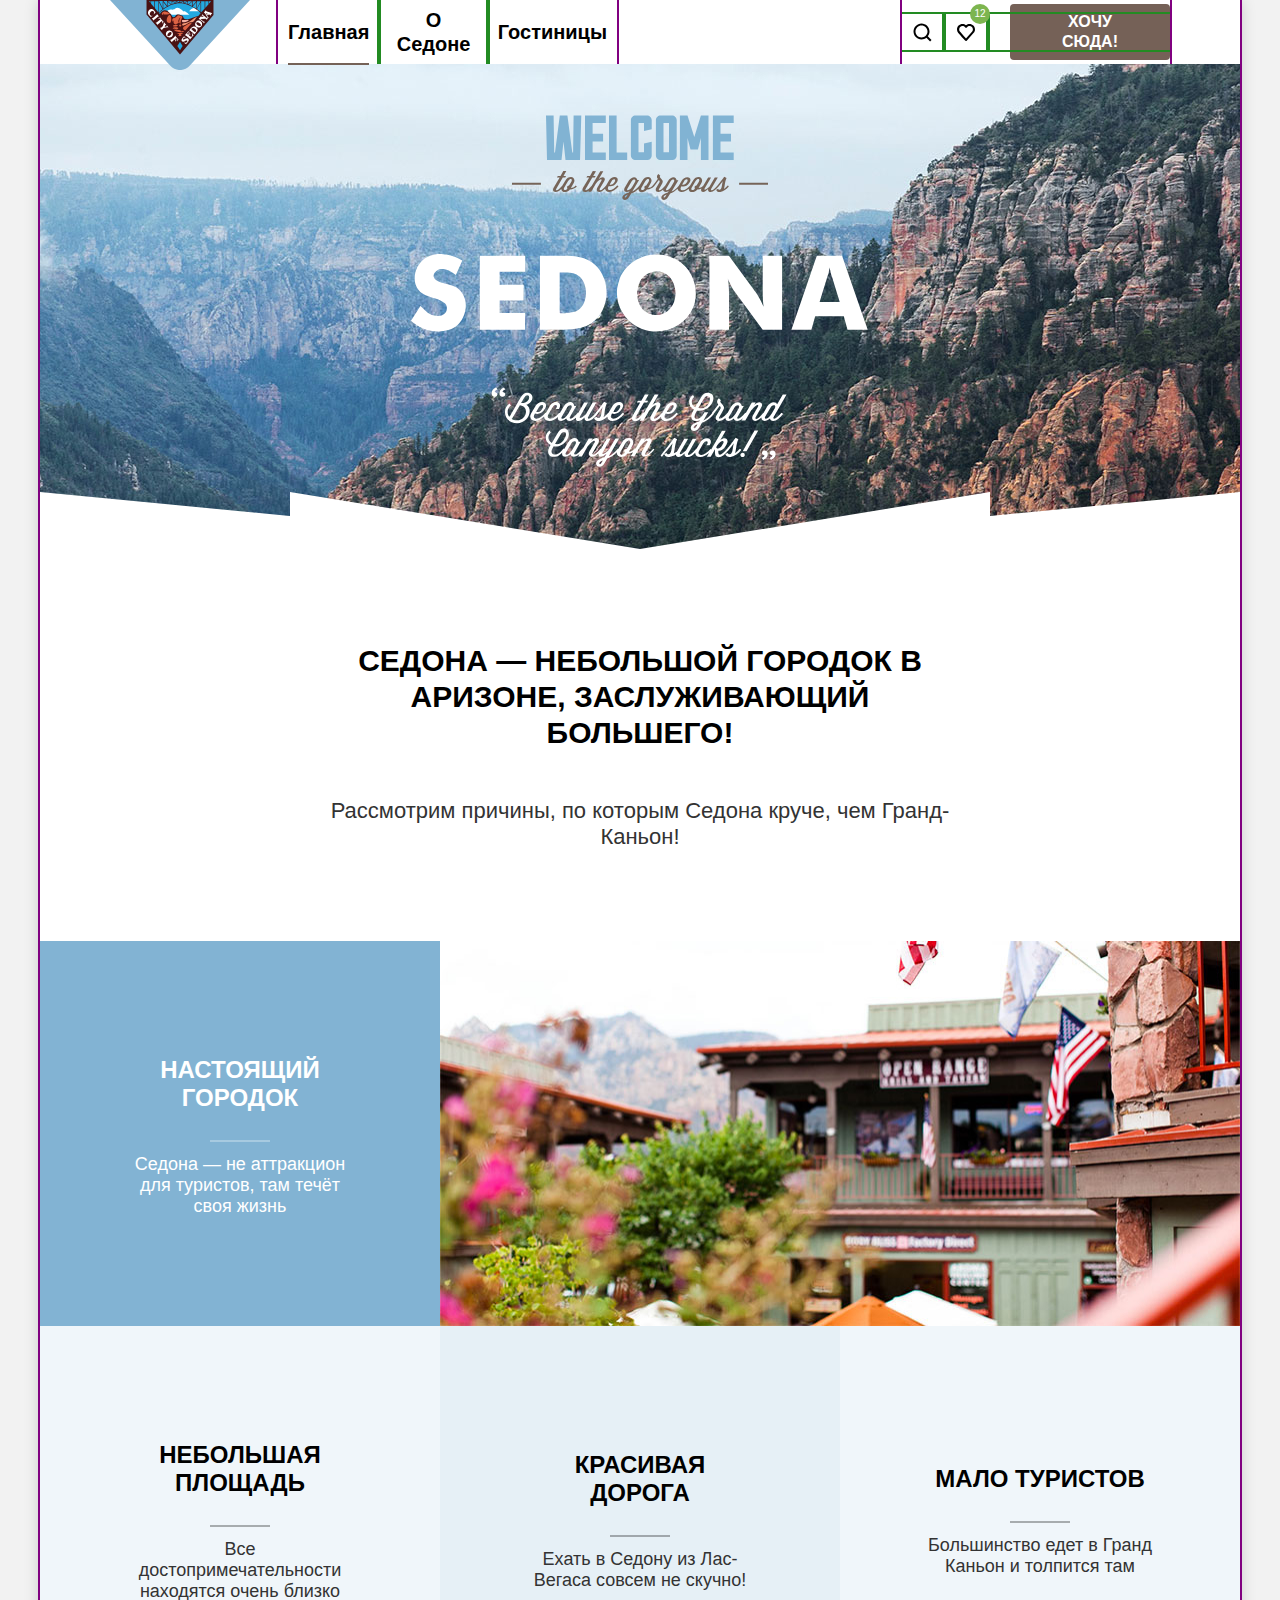
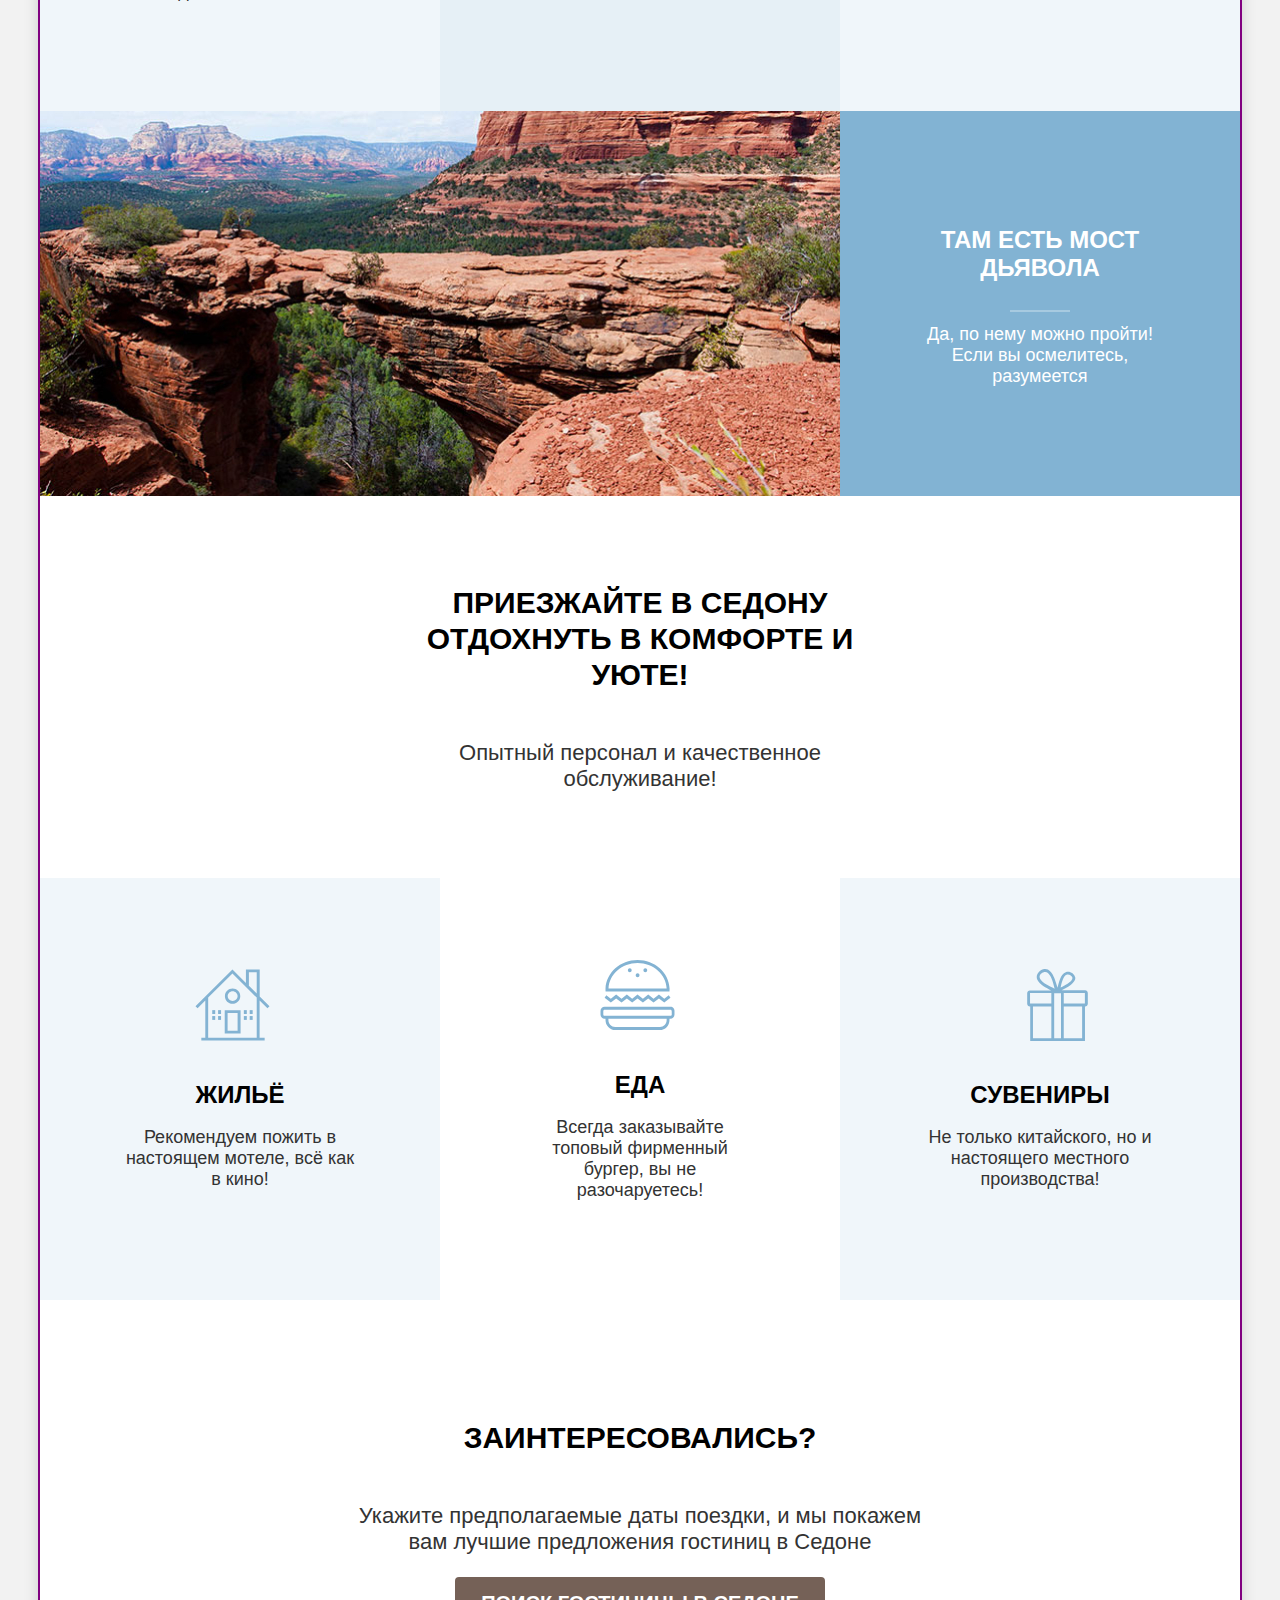
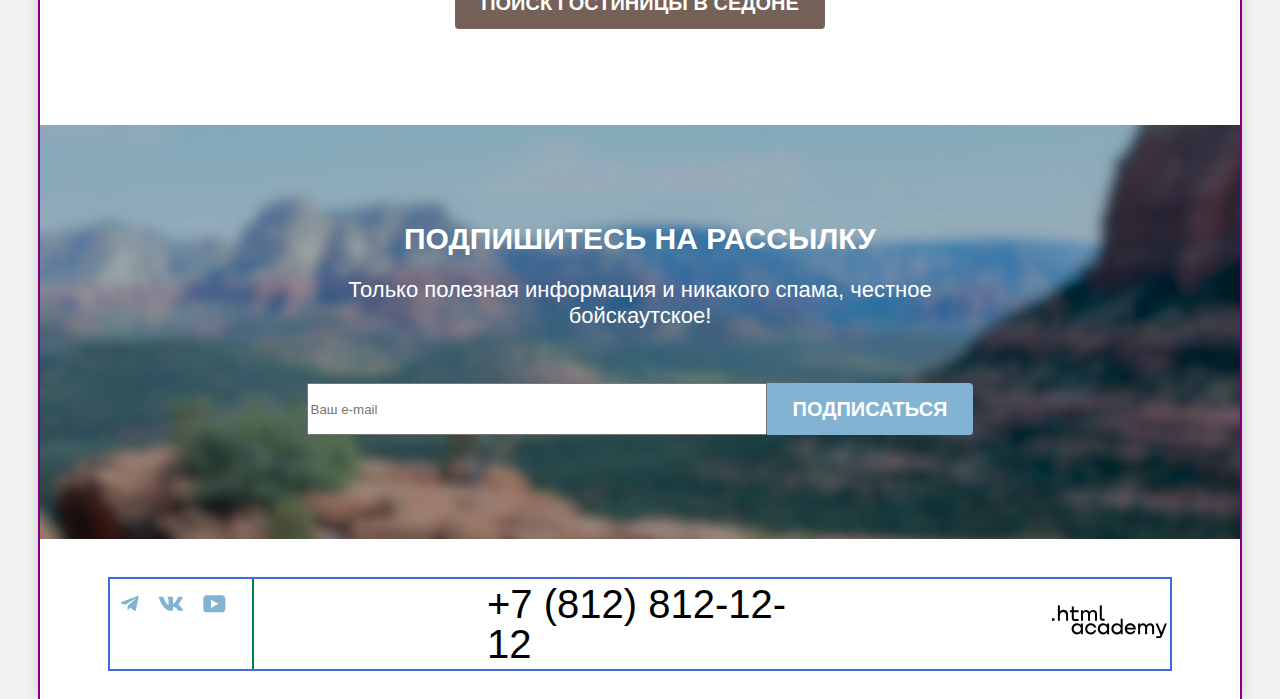
==== index.html @ 68edc0f2 "скрывает модальное окно" ====
<!DOCTYPE html>
<html lang="ru">

  <head>
    <meta charset="utf-8">
    <link type="Image/x-icon" href="img/favicon.png" rel="icon">
    <link href="styles/styles.css" rel="stylesheet">
    <title>HTML Academy: Седона</title>
  </head>

  <body>
    <div class="body-container">
      <header class="page-header">
        <a class="navigation-logo" href="index.html">
          <img class="page-header-logo" alt="Логотип Седоны" src="img/logo-sedona.svg" width="140" height="70">
        </a>
        <nav class="navigation">
          <ul class="navigation-items">
            <li class="navigation-item">
              <a class="navigation-link navigation-link-current" href="index.html">Главная</a>
            </li>
            <li class="navigation-item">
              <a class="navigation-link" href="about.html">О седоне</a>
            </li>
            <li class="navigation-item">
              <a class="navigation-link" href="hotels.html">Гостиницы</a>
            </li>
          </ul>
          <ul class="navigation-items navigation-user">
            <li class="navigation-item">
              <a class="navigation-link search-icon" href="#">
                <span class="visually-hidden">Поиск</span>
              </a>
            </li>
            <li class="navigation-item">
              <a class="navigation-link favourites-icon" href="#">
                <span class="visually-hidden">Избранное</span>
                <span class="number-in-favourites">12</span>
              </a>
            </li>
            <li class="navigation-item">
              <a class="button want-here" href="#">Хочу сюда!</a>
            </li>
          </ul>
        </nav>
      </header>

      <main class="main-container main-index">
        <section class="welcome">
          <h1 class="visually-hidden">Welcome to Sedona</h1>
          <img class="main-welcome" src="img/welcome.svg"
            alt="Welcome to the gorgeous Sedona, because the Grand Canyon sucks" width="458" height="352">
        </section>

        <section class="advantages">
          <div class="advantages-main-title">
            <h2 class="title">Седона — небольшой городок в Аризоне, заслуживающий большего!</h2>
            <p class="reason">Рассмотрим причины, по которым Седона круче, чем Гранд-Каньон!</p>
          </div>
          <h2 class="visually-hidden">Преимущества Седоны</h2>
          <ul class="advantages-list">
            <li class="advantages-item advantages-item-wide">
              <h3 class="advantages-title-wide">Настоящий городок</h3>
              <p class="advantages-description">Седона — не аттракцион для туристов, там течёт своя жизнь</p>
            </li>
            <li class="advantages-photo-city">
              <img class="advantages-image" src="img/photo-1.jpg" width="800" height="385" alt="Фото городка">
            </li>
            <li class="advantages-item">
              <h3 class="advantages-title">Небольшая площадь</h3>
              <p class="advantages-description">Все достопримечательности находятся очень близко</p>
            </li>
            <li class="advantages-item">
              <h3 class="advantages-title">Красивая дорога</h3>
              <p class="advantages-description">Ехать в Седону из Лас-Вегаса совсем не скучно!</p>
            </li>
            <li class="advantages-item">
              <h3 class="advantages-title">Мало туристов</h3>
              <p class="advantages-description">Большинство едет в Гранд Каньон и толпится там</p>
            </li>
            <li class="advantages-item advantages-item-wide">
              <h3 class="advantages-title-wide">Там есть мост дьявола</h3>
              <p class="advantages-description-wide">Да, по нему можно пройти! Если вы осмелитесь, разумеется</p>
            </li>
            <li class="advantages-photo-bridge">
              <img class="advantages-image" src="img/photo-2.jpg" alt="Фото моста дьявола" width="800" height="385">
            </li>
          </ul>
        </section>

        <section class="features">
          <div class="features-main-title">
            <h2 class="title">Приезжайте в Седону отдохнуть в комфорте и уюте!</h2>
            <p class="title-description">Опытный персонал и качественное обслуживание!</p>
          </div>
          <ul class="features-list">
            <li class="features-item">
              <h3 class="features-title housing">Жильё</h3>
              <p class="features-description">Рекомендуем пожить в настоящем мотеле, всё как в кино!</p>
            </li>
            <li class="features-item">
              <h3 class="features-title food">Еда</h3>
              <p class="features-description">Всегда заказывайте топовый фирменный бургер, вы не разочаруетесь!</p>
            </li>
            <li class="features-item">
              <h3 class="features-title souvenirs">Сувениры</h3>
              <p class="features-description">Не только китайского, но и настоящего местного производства!</p>
            </li>
          </ul>
        </section>

        <section class="search-hotel">
          <div class="search-hotel-container">
            <h2 class="title">Заинтересовались?</h2>
            <p>Укажите предполагаемые даты поездки, и мы покажем вам лучшие предложения гостиниц в Седоне</p>
            <a class="button button-search-hotel" href="hotels.html">ПОИСК ГОСТИНИЦЫ В седоне</a>
          </div>
        </section>

        <section class="subscribe-index">
          <div class="subscribe-index-container">
            <h2>Подпишитесь на рассылку</h2>
            <p class="subscribe-description">Только полезная информация и никакого спама, честное бойскаутское!</p>
            <form class="subscribe-form" action="https://echo.htmlacademy.ru/" method="post">
              <input class="subscribe-input" type="email" name="email" placeholder="Ваш e-mail">
              <button class="button subscribe-button button-blue" type="submit">Подписаться</button>
            </form>
          </div>
        </section>
      </main>

      <footer class="page-footer">
        <section class="footer-contacts">
          <h2 class="visually-hidden">Контакты</h2>
          <div class="footer-contacts-container">
            <ul class="contacts-social-list">
              <li class="contacts-social-item">
                <a class="social-icon" href="https://t.me/htmlacademy">
                  <svg xmlns="http://www.w3.org/2000/svg" aria-hidden="true" focusable="false" width="19" height="16"
                    fill="none" viewBox="0 0 19 16">
                    <path fill="#83B3D3"
                      d="M17.452.956 1.507 7.104C.42 7.541.425 8.148 1.307 8.42l4.094 1.277 9.472-5.976c.447-.272.857-.126.52.173L7.72 10.818h-.001l.001.001-.282 4.22c.414 0 .596-.19.828-.414l1.989-1.934 4.136 3.055c.762.42 1.31.205 1.5-.706l2.715-12.795c.277-1.114-.426-1.618-1.153-1.29Z" />
                  </svg>
                  <span class="visually-hidden">Telegram</span>
                </a>
              </li>
              <li class="contacts-social-item">
                <a class="social-icon" href="https://vk.com/htmlacademy">
                  <svg xmlns="http://www.w3.org/2000/svg" aria-hidden="true" focusable="false" width="24" height="15"
                    fill="none" viewBox="0 0 24 15">
                    <path fill="#83B3D3" fill-rule="evenodd"
                      d="M23.45 1.804c.166-.546 0-.948-.795-.948H20.03c-.668 0-.976.347-1.143.73 0 0-1.335 3.196-3.226 5.272-.612.602-.89.793-1.224.793-.167 0-.418-.19-.418-.738V1.804c0-.656-.184-.948-.74-.948H9.15c-.417 0-.668.304-.668.593 0 .621.946.765 1.043 2.513V7.76c0 .833-.153.984-.487.984-.89 0-3.055-3.21-4.34-6.885-.25-.715-.501-1.003-1.172-1.003H.9c-.75 0-.9.347-.9.73 0 .682.89 4.07 4.145 8.551 2.17 3.06 5.225 4.72 8.008 4.72 1.669 0 1.875-.369 1.875-1.004V11.54c0-.737.158-.884.687-.884.39 0 1.057.192 2.615 1.667 1.78 1.75 2.073 2.533 3.075 2.533h2.625c.75 0 1.126-.368.91-1.096-.238-.724-1.088-1.775-2.215-3.022-.612-.71-1.53-1.475-1.81-1.858-.388-.49-.277-.71 0-1.147 0 0 3.2-4.426 3.534-5.929Z"
                      clip-rule="evenodd" />
                  </svg>
                  <span class="visually-hidden">Вконтакте</span>
                </a>
              </li>
              <li class="contacts-social-item">
                <a class="social-icon" href="https://www.youtube.com/channel/UChUxTMjJGo-JDRY8pNTGL2g">
                  <svg xmlns="http://www.w3.org/2000/svg" aria-hidden="true" focusable="false" width="23" height="18"
                    fill="none" viewBox="0 0 23 18">
                    <path fill="#83B3D3"
                      d="M18.94.356H3.507C1.647.356.333 1.95.333 3.756V13.85c0 1.913 1.314 3.506 3.174 3.506H19.16c1.642 0 3.174-1.593 3.174-3.4v-10.2c-.219-1.806-1.532-3.4-3.393-3.4ZM7.995 12.894V4.819l7.333 4.037-7.333 4.038Z" />
                  </svg>
                  <span class="visually-hidden">Youtube</span>
                </a>
              </li>
            </ul>
            <span class="contacts-phone-number">
              <a class="phone-number" href=tel:+78128121212>+7 (812) 812-12-12</a>
            </span>
            <div class="contacts-htmlacademy-link">
              <a class="htmlacademy-link" href=https://htmlacademy.ru>
                <svg xmlns="http://www.w3.org/2000/svg" width="115" height="34" fill="none" viewBox="0 0 115 34">
                  <g fill="#000" clip-path="url(#a)">
                    <path
                      d="M0 13.256v2.6h2.5v-2.6H0ZM11.6 4.856c-1.6 0-2.8.7-3.6 1.7h-.1v-6.2h-2v15.5h2v-5.3c0-2.1 1.3-3.6 3.3-3.6 1.8 0 2.9 1.4 2.9 3.2v5.7h2v-6.1c.1-3-1.8-4.9-4.5-4.9ZM26.6 5.156h-4.8v-3.7h-2v3.8h-1.9v2h1.9v6c0 1.7 1 2.7 2.7 2.7h4.1v-2h-3.7c-.7 0-1.1-.4-1.1-1.1v-5.7h4.8v-2ZM41.1 4.956c-1.6 0-2.9.8-3.5 2.1h-.1c-.6-1.2-1.8-2.1-3.4-2.1-1.4 0-2.5.8-3.1 1.8h-.1v-1.6H29v10.6h2v-5.4c0-2 1-3.5 2.6-3.5 1.5 0 2.4 1 2.4 2.6v6.3h2v-5.6c0-2.4 1.4-3.3 2.6-3.3 1.5 0 2.4 1 2.4 2.6v6.3h2v-6.5c.1-2.5-1.4-4.3-3.9-4.3ZM47.8 13.056c0 1.7 1 2.7 2.8 2.7h2v-2h-1.7c-.7 0-1.1-.4-1.1-1.1V.356h-2v12.7ZM28.9 20.056c-.9-1.1-2.2-1.8-3.9-1.8-3.1 0-5.4 2.3-5.4 5.6s2.3 5.6 5.4 5.6c1.8 0 3-.8 3.8-1.9h.1v1.6h2v-10.6h-2v1.5Zm-3.6 7.4c-2.2 0-3.6-1.6-3.6-3.6s1.4-3.6 3.6-3.6 3.6 1.6 3.6 3.6c0 1.9-1.4 3.6-3.6 3.6ZM44.2 22.356c-.5-2.4-2.6-4.1-5.4-4.1-3.4 0-5.6 2.5-5.6 5.6 0 3.1 2.2 5.6 5.6 5.6 2.8 0 4.9-1.8 5.4-4.2h-2.1c-.4 1.3-1.7 2.3-3.3 2.3-2.2 0-3.6-1.6-3.6-3.6s1.4-3.6 3.6-3.6c1.6 0 2.8 1 3.3 2.2h2.1v-.2ZM55.1 20.056c-.9-1.1-2.2-1.8-3.9-1.8-3.1 0-5.4 2.3-5.4 5.6s2.3 5.6 5.4 5.6c1.8 0 3-.8 3.8-1.9h.1v1.6h2v-10.6h-2v1.5Zm-3.6 7.4c-2.2 0-3.6-1.6-3.6-3.6s1.4-3.6 3.6-3.6 3.6 1.6 3.6 3.6c0 1.9-1.5 3.6-3.6 3.6ZM68.7 20.156c-.9-1.1-2.2-1.9-3.9-1.9-3.1 0-5.4 2.3-5.4 5.6s2.2 5.6 5.4 5.6c1.7 0 3-.8 3.8-1.8h.1v1.5h2v-15.4h-2v6.4Zm-3.6 7.3c-2.2 0-3.6-1.6-3.6-3.6s1.4-3.6 3.6-3.6 3.6 1.6 3.6 3.6c-.1 2-1.5 3.6-3.6 3.6ZM78.3 18.256c-3.3 0-5.5 2.5-5.5 5.6 0 3 2.1 5.6 5.5 5.6 2.5 0 4.5-1.3 5.2-3.6h-2.1c-.5 1-1.6 1.6-3 1.6-1.9 0-3.3-1.3-3.4-2.9h8.8c.2-3.6-2-6.3-5.5-6.3Zm0 1.9c1.7 0 3 1 3.3 2.6h-6.5c.3-1.5 1.5-2.6 3.2-2.6ZM98.2 18.256c-1.6 0-2.9.8-3.6 2h-.1c-.6-1.2-1.8-2-3.4-2-1.4 0-2.5.7-3.1 1.8v-1.5h-1.9v10.6h2v-5.4c0-2 1-3.4 2.6-3.5 1.5 0 2.4 1 2.4 2.6v6.3h2v-5.6c0-2.4 1.4-3.3 2.6-3.3 1.5 0 2.4 1 2.4 2.6v6.3h2v-6.5c.1-2.6-1.4-4.4-3.9-4.4ZM109.4 27.356l-3.6-8.9h-2.2l4.8 11.6c-.3.9-.7 1.2-1.7 1.2h-2.5v2h2.5c1.8 0 2.8-.8 3.5-2.6l4.7-12.2h-2.1l-3.4 8.9Z" />
                  </g>
                  <defs>
                    <clipPath id="a">
                      <path fill="#fff" d="M0 .356h115v33H0z" />
                    </clipPath>
                  </defs>
                </svg>
                <span class="visually-hidden">HTML-Academy</span>
              </a>
            </div>
          </div>
    </div>
    </section>
    </footer>

    <div class="modal-container modal-container-close">
      <div class="modal modal-search-form">
        <button class="modal-close-button">
          <span class="visually-hidden">Закрыть</span>
        </button>
        <section class="modal-content">
          <h2 class="title modal-title">Поиск гостиницы в Седоне</h2>
          <form class="search-form" action="https://echo.htmlacademy.ru" method="get">
            <label class="date-in" for="arrival-date">Дата заезда:</label>
            <input class="arrival-date" type="text" id="arrival-date" placeholder="Укажите дату" value="27 апреля 2020">
            <span class="error-message">Мы не можем отправить вас в прошлое.</span>
            <label class="date-out" for="departure-date">Дата выезда:</label>
            <input class="departure-date" type="text" id="departure-date" placeholder="Укажите дату" value="1 сентября 2021">
            <span class="confirm-message">На эти даты есть свободные номера. Пока есть.</span>
            <label class="adults" for="adults">Взрослые:</label>
            <div class="quantity">
              <button class="quantity-minus-button">
                <svg xmlns="http://www.w3.org/2000/svg" width="20" height="20" fill="none" viewBox="0 0 20 20"><path fill="#756157" fill-opacity=".3" d="M3 9v2h14V9H3Z"/></svg>
                <span class="visually-hidden">-</span>
              </button>
              <input class="adults-number" type="number" id="adults" value="2">
              <button class="quantity-plus-button">
                <svg xmlns="http://www.w3.org/2000/svg" width="20" height="20" fill="none" viewBox="0 0 20 20"><path fill="#756157" fill-opacity=".3" d="M17 9h-6V3H9v6H3v2h6v6h2v-6h6V9Z"/></svg>
                <span class="visually-hidden">+</span>
              </button>
            </div>
            <span class="form-label">
              <label class="childs" for="childs">Дети:</label>
              <span class="tooltip">
                <button class="tooltip-toggle" type="button">
                  <svg class="tooltip-icon" xmlns="http://www.w3.org/2000/svg" width="26" height="26" fill="none"
                    viewBox="0 0 26 26">
                    <circle cx="13" cy="13" r="13" fill="#83B3D3" />
                    <path fill="#fff" fill-rule="evenodd" d="M12 7h2v2h-2V7Zm2 12h-2v-9h2v9Z" clip-rule="evenodd" />
                  </svg>
                </button>
                <span class="tooltip-text">Укажите количество детей, которые будут с вами, возраст которых от 6 до 18
                  лет. Дети до 6 лет размещаются бесплатно.
                </span>
              </span>
            </span>
            <div class="quantity">
              <button class="quantity-minus-button">
                <svg xmlns="http://www.w3.org/2000/svg" width="20" height="20" fill="none" viewBox="0 0 20 20"><path fill="#756157" fill-opacity=".3" d="M3 9v2h14V9H3Z"/></svg>
                <span class="visually-hidden">-</span>
              </button>
              <input class="childs-number" type="number" id="childs" value="2">
              <button class="quantity-plus-button">
                <svg xmlns="http://www.w3.org/2000/svg" width="20" height="20" fill="none" viewBox="0 0 20 20"><path fill="#756157" fill-opacity=".3" d="M17 9h-6V3H9v6H3v2h6v6h2v-6h6V9Z"/></svg>
                <span class="visually-hidden">+</span>
              </button>
            </div>
            <button class="button form-button-search" type="submit">Найти</button>
          </form>
        </section>
      </div>
    </div>
    </div>


  </body>

</html>
---- styles/styles.css ----
@font-face {
  font-family: "PT Sans";
  src: url("../fonts/ptsans-400.woff2") format("woff2");
  font-weight: 400;
  font-style: normal;
  font-display: swap;
}

@font-face {
  font-family: "PT Sans";
  src: url("../fonts/ptsans-700.woff2") format("woff2");
  font-weight: 700;
  font-style: normal;
  font-display: swap;
}

html {
  height: 100%;
}

body {
  margin: 0;
  flex-direction: column;
  min-height: 100%;
  font-family: "PT Sans", sans-serif;
  font-size: 18px;
  line-height: 21px;
  color: #333333;
  background-color: #F2F2F2;
}

.page-header {
  display: flex;
  padding: 0 70px;
}

.page-header-logo {
  position: absolute;
}

.main-container {
  flex-grow: 1;
}


.body-container {
  display: flex;
  flex-direction: column;
  margin: 0 auto;
  min-height: 100vh;
  width: 1200px;
  background-color: #ffffff;
  outline: 2px solid purple;
  box-shadow: 0px 0px 15px rgba(0, 0, 0, 0.2);
}

.navigation {
  display: flex;
  margin: 0;
  height: 64px;
}

.navigation-link-current {
  position: relative;
}



.navigation-link-current::before {
  position: absolute;
  content: "";
  height: 2px;
  bottom: -6px;
  left: 10px;
  right: 10px;
  background-color: rgba(117, 98, 87, 1);
}

.navigation-items {
  display: flex;
  outline: 2px solid purple;
  margin: 0;
  margin-left: 168px;
  padding: 0;
  width: 339px;
  justify-content: space-between;
}

.navigation-item {
  outline: 2px solid forestgreen;
  display: flex;
  align-items: center;
  padding: 0;
}

.navigation-user {
  display: flex;
  width: 268px;
  justify-content: space-between;
  padding: 14px 0;
  margin-left: 285px;
}

.search-icon,
.favourites-icon {
  width: 20px;
  height: 20px;
  background-repeat: no-repeat;
  background-position: center;
  background-size: 20px 20px;
  padding: 8px 12px;
}

.search-icon {
  background-image: url("../img/search.svg");
}

.favourites-icon {
  background-image: url("../img/heart.svg");
  position: relative;
}

.number-in-favourites {
  width: 20px;
  height: 20px;
  position: absolute;
  left: 24px;
  top: -3px;
  font-size: 10px;
  line-height: 20px;
  font-weight: 400;
  background-color: #7DB54F;
  color: #ffffff;
  border-radius: 50%;
}


.visually-hidden {
  position: absolute;
  width: 1px;
  height: 1px;
  margin: -1px;
  border: 0;
  padding: 0;
  white-space: nowrap;
  clip-path: inset(100%);
  clip: rect(0 0 0 0);
  overflow: hidden;
}

.contacts-social-item {
  position: relative;
}

.social-icon {
  display: block;
  padding: 16px 10px;
}

.phone-number {
  color: #000000;
  font-size: 40px;
  line-height: 40px;
  text-decoration: none;
}

.phone-number:hover,
.phone-number:focus {
  color: #756157;
  text-shadow: 0px 4px 4px rgba(0, 0, 0, 0.25);
}

.phone-number:active {
  color: rgba(117, 97, 87, 0.3);
}

.navigation-items,
.contacts-item,
.breadcrumbs,
.hotels-list,
.hotels-filter-list,
.contacts-social-list,
.features-list,
.pagination {
  list-style-type: none;
}

.navigation-link {
  display: block;
  font-size: 20px;
  line-height: 24px;
  font-weight: 700;
  color: #000000;
  text-align: center;
  text-transform: capitalize;
  text-decoration: none;
  padding: 15px 10px;
}

.advantages-main-title {
  display: flex;
  flex-direction: column;
  justify-content: center;
  align-items: center;
  padding: 69px 274px;
}

.features-main-title {
  display: flex;
  flex-direction: column;
  justify-content: center;
  align-items: center;
  padding: 64px 347px;
}

.title {
  color: #000000;
  font-weight: 700;
  font-size: 30px;
  line-height: 36px;
  text-align: center;
  text-transform: uppercase;
}

.results-title {
  margin: 0;
  margin-right: 192px;
}

.search-hotel,
.features-description {
  text-align: center;
}

.search-hotel-container {
  display: flex;
  flex-direction: column;
  align-items: center;
  padding: 96px 304px;
}

.subscribe-index-container,
.subscribe-hotels-container {
  display: flex;
  flex-direction: column;
  justify-content: center;
  align-items: center;
  padding: 96px 258px 104px;
}


.footer-contacts-container {
  display: grid;
  margin: 40px 70px 30px;
  outline: 2px solid royalblue;
  grid-template-columns: 142px 720px 115px;
  gap:40px;
}

.contacts-social-list {
  display: flex;
  outline: 2px solid rgb(0, 128, 68);
  width: 142px;
  margin: 0;
  padding: 0;
}

.contacts-phone-number {
  display: flex;
  justify-content: center;
  width: 331px;
  margin: 0;
  padding: 5px 195px;
}

.contacts-htmlacademy-link {
  display: flex;
  width: 115px;
  align-items: center;
  margin-left: auto;
}

.modal-container {
position: fixed;
background-color: rgba(242, 242, 242, 0.8);
top: 0;
left: 0;
width: 100%;
height: 100%;
display: flex;
}

.modal-container-close {
  display: none;
}

.modal {
  position: relative;
  margin: auto;
  padding: 64px 70px;
  background-color: #ffffff;
  box-shadow: 0 25px 50px 0 rgba(0, 0, 0, 0.15);
  border-radius: 30px;
}

.modal-search-form {
  box-sizing: border-box;
  width: 717px;
}

.modal-close-button {
  position: absolute;
  padding: 0;
  margin: 0;
  top: 64px;
  right: 52px;
  width: 52px;
  height: 52px;
  background-color: #F2F2F2;
  border-radius: 50%;
  border: none;
  background-image: url("../img/close-button.svg");
  background-repeat: no-repeat;
  background-position: center;
  cursor: pointer;
}

.modal-title {
  margin: 0;
  margin-bottom: 64px;
  padding: 0;
  text-align: left;
}

.search-form {
  display: grid;
  grid-template-columns: 137px 110px 88px 131px 110px;
  grid-template-rows: repeat(5, 48px);
}

.arrival-date,
.departure-date {
  background-color: #F2F2F2;
  color: #000000;
  padding: 12px 20px;
  border: none;
}

.date-in {
  grid-column: 1/2;
}

.arrival-date {
  grid-column: 2/6;
  position: relative;
}

.arrival-date::after {
  position: absolute;
  content: "";
  width: 20px;
  height: 20px;
  top: 16px;
  right: 22px;
  background-image: url("../img/date.svg");
  background-repeat: no-repeat;
  background-position: center;
  background-size: 20px 20px;
}

.modal-close-button:hover,
.modal-close-button:focus {
  background-color: #E6E6E6;
}


.arrival-date:placeholder-shown,
.departure-date:placeholder-shown {
  opacity: 0.6;
  border: none;
  text-transform: none;
}

.arrival-date:hover,
.departure-date:hover,
.arrival-date:focus,
.departure-date:focus{
  background-color: #E6E6E6;
}

.modal-close-button:focus,
.arrival-date:focus,
.departure-date:focus {
  border: 3px solid #83B3D3;
}

.arrival-date:focus:placeholder-shown {
  background-color: #E6E6E6;
}

.modal-close-button:active,
.arrival-date:active,
.departure-date:active {
  opacity: 0.3;
}

.error-message {
  grid-column: 2/6;
}

.date-out {
  grid-column: 1/2;
}

.departure-date {
  grid-column: 2/6;
  position: relative;
}

.confirm-message {
  grid-column: 2/6;
}

.adults {
  grid-column: 1/2;
}

.form-label {
  grid-column: 4/5;
}

.adults-number,
.childs-number {
  text-align: center;
  width: 31px;
  padding: 0;
  background-color: #F2F2F2;
  border: none;
}

.quantity {
  display: flex;
}

.quantity-minus-button,
.quantity-plus-button {
  display: flex;
  justify-content: center;
  align-items: center;
  width: 40px;
  padding: 5px;
  border: none;
}


.quantity-plus-button:hover,
.quantity-minus-button:hover {
  cursor: pointer;
}

.quantity-plus-button:hover path,
.quantity-minus-button:hover path,
.quantity-plus-button:focus path,
.quantity-minus-button:focus path {
  fill: #000000;
}

.quantity-plus-button:focus,
.quantity-minus-button:focus {
  border: 3px solid #82B3D3;
  border-radius: 4px;
}

.quantity-plus-button:active,
.quantity-minus-button:active {
  opacity: 0.2;
}

.error-message,
.confirm-message {
  padding: 0 20px;
  margin-top: 4px;
  font-size: 16px;
  line-height: 21px;
}

.error-message {
  color: #FF5757;
}

.form-button-search {
  grid-column: 1/-1;
}

.form-label {
  display: flex;
  position:relative;
}

.tooltip-toggle {
  border: none;
  background-color: transparent;
  padding: 0;
  margin: 0;
  display: block;
}

.tooltip {
  position: absolute;
  top: 11px;
  left: 59px;
}

.tooltip-text {
  position: absolute;
  left: -115px;
  top: 41px;
  background-color: #333333;
  color: #FFFFFF;
  border-radius: 10px;
  font-size: 16px;
  line-height: 20px;
  width: 216px;
  height: 110px;
  padding: 15px 18px 18px 22px;
  z-index: 1;
  display: none;
}

.tooltip-toggle:hover + .tooltip-text,
.tooltip-toggle:focus + .tooltip-text {
  display: block;
}

.hotels-filter {
  display: flex;
  justify-content: space-between;
}

.hotels-filter-list {
  margin: 0;
  padding: 0;
  padding-top: 32px;
  width: 150px;
}


.hotels-filter-buttons {
  display: flex;
  flex-direction: column;
  justify-content: flex-end;
  margin-left: 55px;
}

.hotels-catalog {
  padding: 50px 70px 60px;
}


.hotels-catalog-view {
  display: flex;
  justify-content: space-between;
  align-items: flex-end;
  margin-bottom: 40px;
}



.hotels-list {
  display: grid;
  grid-template-columns: 340px 340px 340px;
  gap: 20px;
  margin: 0;
  padding: 0;
  border-bottom: 1px solid #E6E6E6;
}

.hotel-card {
  display: grid;
  grid-template-columns: repeat(2, 140px);
  gap: 16px 20px;
  padding: 20px;
  max-width: 300px;
  border: 1px solid #E6E6E6;
  border-radius: 4px;
}

.hotel-card:last-child {
  margin-bottom: 40px;
}

.hotel-card-link {
  grid-column: 1/-1;
}

.price {
  justify-self: end;
}


.reason,
.search-hotel p,
.subscribe-hotels p,
.title-description {
  font-size: 22px;
  line-height: 26px;
  color: #333333;
  text-align: center;
}

.welcome {
  color: #000000;
  background: url("../img/welcome-bottom-decor.svg") no-repeat bottom,
              url("../img/index-background.jpg") no-repeat #ffffff;
  background-size: 100% auto;
  min-height: 485px;
}

.main-welcome {
  display: block;
  margin: 0 auto;
  padding: 51px 371px 82px;
}

.advantages-list {
  display: grid;
  grid-template-columns: 400px 400px 400px;
  grid-template-rows: 385px 385px 385px;
  text-align: center;
  list-style-type: none;
  margin: 0;
  padding: 0;
}

.advantages-photo-city {
  grid-area: 1/2/2/4;
}

.advantages-photo-bridge {
  grid-area: 3/1/4/3;
}

.features-list {
  display: flex;
  position: relative;
  margin: 0;
  padding: 0;
  flex-wrap: wrap;
}

.advantages-title,
.features-title {
  position: relative;
  color: #000000;
  font-size: 24px;
  line-height: 28px;
  font-weight: 700;
  text-align: center;
  text-transform: uppercase;
}

.advantages-title::before {
  position: absolute;
  content: "";
  width: 60px;
  height: 2px;
  bottom: -30px;
  left: 50%;
  margin-left: -30px;
  background-color: rgba(0, 0, 0, 0.3);
}

.advantages-title-wide {
  position: relative;
  color: #ffffff;
  font-size: 24px;
  line-height: 28px;
  font-weight: 700;
  text-transform: uppercase;
}

.advantages-title-wide::before {
  position: absolute;
  content: "";
  width: 60px;
  height: 2px;
  bottom: -30px;
  left: 50%;
  margin-left: -30px;
  background-color: rgba(255, 255, 255, 0.3);
}


.advantages-item,
.features-item {
  display: flex;
  flex-direction: column;
  width: 230px;
  background-color: rgba(131, 179, 211, 0.12);
  justify-content: center;
  align-items: center;
  padding: 112px 85px;
}

.features-item {
  padding: 81px 85px;
}

.features-title {
  margin: 0;
  padding-top: 112px;
}

.features-title.housing::before {
  display: block;
  position: absolute;
  content: "";
  top: 0;
  width: 75px;
  height: 72px;
  background-image: url("../img/housing.svg");
  background-repeat: no-repeat;
  background-position: center;
  background-size: 75px 72px;
}

.features-title.food::before {
  display: block;
  position: absolute;
  content: "";
  top: 0;
  left: -15px;
  width: 75px;
  height: 72px;
  background-image: url("../img/food.svg");
  background-repeat: no-repeat;
  background-position: center;
  background-size: 75px 72px;
}

.features-title.souvenirs::before {
  display: block;
  position: absolute;
  content: "";
  top: 0;
  right: 15px;
  width: 75px;
  height: 72px;
  background-image: url("../img/souvenirs.svg");
  background-repeat: no-repeat;
  background-position: center;
  background-size: 75px 72px;
}

.advantages-item-wide {
  display: flex;
  flex-direction: column;
  width: 230px;
  color: #ffffff;
  background-color: #82b3d3;
  align-items: center;
  padding: 112.5px 85px;
}


.advantages-item:nth-child(4) {
  background-color: rgba(131, 179, 211, 0.2);
}

.features-item:nth-child(2) {
  background-color: #ffffff;
}

.advantages-description-wide {
  color: #ffffff;
}


.advantages-image {
  display: block;
}


.subscribe-index {
  color: #ffffff;
  background: url("../img/subscribe-background.jpg") no-repeat #303030;
  background-size: 100% auto;

}

.subscribe-form {
  display: flex;
}

.subscribe-input {
  width: 452px;
}

.subscribe-index h2,
.subscribe-hotels h2 {
  font-size: 30px;
  line-height: 36px;
  text-transform: uppercase;
  color: #000000;
  margin: 0;
  margin-bottom: 20px;
}

.subscribe-index h2 {
  color: #ffffff;
}

.subscribe-description {
  color: #ffffff;
  font-size: 22px;
  line-height: 26px;
  text-align: center;
  margin: 0;
  margin-bottom: 54px;
}

.sedona-hotels {
  color: #ffffff;
  background: url("../img/filter-background.jpg") no-repeat #303030;
  background-size: cover;
  padding: 35px 43px 70px 70px;
}


.sedona-hotels h1 {
  font-weight: 700;
  font-size: 60px;
  line-height: 78px;
  margin: 0;
  margin-bottom: 8px;
}

.breadcrumbs {
  display: flex;
  gap: 28px;
  padding: 0;
}

.breadcrumbs-item {
  font-size: 16px;
  line-height: 21px;
}

.breadcrumbs-link {
  display: block;
  position: relative;
}

.breadcrumbs-link::after {
  display: block;
  position: absolute;
  content: "";
  top: 0px;
  right: -18px;
  width: 8px;
  height: 20px;
  background-image: url("../img/arrow.svg");
  background-repeat: no-repeat;
  background-position: center;
  background-size: 8px 20px;
}

.breadcrumbs-item:last-child .breadcrumbs-link::after {
  content: none;
}

.breadcrumbs-link:hover {
  color: rgba(255, 255, 255, 0.6);
}

.breadcrumbs-link:active {
  color: rgba(255, 255, 255, 0.3);
}

.main-link {
  display: block;
  width: 13px;
  height: 15px;
  background-image: url("../img/home.svg");
  background-repeat: no-repeat;
  background-position: center;
  background-size: 13px 15px;
}


.hotels-filter-group,
.catalog-price-range,
.search-form label  {
  color: #ffffff;
  font-size: 20px;
  line-height: 24px;
  font-weight: 700;
  margin: 0;
  padding: 0;
  border: none;
}

.search-form label,
.search-form input {
  color: #000000;
  display: flex;
  align-items: center;
  text-transform: capitalize;
  font-weight: 700;
  font-size: 18px;
  font-family: inherit;
}

.hotels-catalog-view .title {
  margin-right: 200px;
}

.hotels-filter-buttons {
  display: flex;
  flex-direction: column;
}

.hotels-filter-item {
  margin-bottom: 16px;
}


.control {
  position: relative;
  display: block;
  font-size: 18px;
  line-height: 23px;
  font-weight: 400;
  padding-left: 36px;
}

.control-mark {
  position: absolute;
  width: 20px;
  height: 20px;
  left: 0;
  top: 2px;
  border-radius: 4px;
  background-color: #FFFFFF;
}

.control:focus .control-mark {
  border: 3px solid #83B3D3;
}

.control:hover .control-mark {
  opacity: 0.6;
}

.control:active .control-mark {
  opacity: 0.3;
}


.control-input[type="checkbox"]:checked + .control-mark::before {
  position: absolute;
  content: "";
  top: 5px;
  left: 4px;
  width: 12px;
  height: 10px;
  background-image: url("../img/check-mark.svg");
}

.control-input[type="radio"] + .control-mark {
  border-radius: 50%;
}

.control-input[type="radio"]:checked + .control-mark::before {
  position: absolute;
  content: "";
  top: 5px;
  left: 5px;
  width: 10px;
  height: 11px;
  background-image: url("../img/point.svg");
}

.select-control {
  color: #333333;
  font-family: inherit;
  font-size: 18px;
  line-height: 21px;
  width: 292px;
  margin-right: 70px;
  padding: 12px 20px;
  background-image: url("../img/select-arrow.svg");
  background-repeat: no-repeat;
  background-position: right 20px center;
  appearance: none;
}

.catalog-price-range {
  display: flex;
  flex-wrap: wrap;
  gap: 2px;
  width: 288px;
  border: none;
  margin: 0;
  padding: 0;
}

.catalog-filter-title {
  margin-bottom: 32px;
}

.range {
  display: flex;
  gap: 2px;
  margin-bottom: 15px;
}

.price-from,
.price-to {
  position: relative;
  width: 143px;
  height: 48px;
}

.price-from-text,
.price-to-text {
  box-sizing: border-box;
  width: 143px;
  color: #000000;
  font-size: 18px;
  line-height: 24px;
  font-weight: 700;
  padding: 12px 20px;
}

input::-webkit-outer-spin-button,
input::-webkit-inner-spin-button {
    -webkit-appearance: none;
    margin: 0;
}

.range span {
    position: absolute;
    color: #000000;
    top: 50%;
    right: 20px;
    font-family: inherit;
    font-size: 18px;
    line-height: 24px;
    font-weight: 400;
    transform: translateY(-50%);
    opacity: 0.3;
}

.range-scale {
  position: relative;
  width: 287px;
  height: 4px;
  background-color: #A9A9A9;
}

.range-bar {
  position: absolute;
  width: 226px;
  height: 4px;
  background-color: #FFFFFF;
}

.toggle-min,
.toggle-max {
  position: absolute;
  top: -8px;
  width: 20px;
  height: 20px;
  border: none;
  border-radius: 4px;
  padding: 0;
}

.toggle-max {
  left: 207px;
}

.view-variant {
    display: block;
    box-sizing: border-box;
    position: relative;
    width: 48px;
    height: 48px;
    border: 2px solid #E5E5E5;
    border-radius: 4px;
    margin-right: 8px;
}

.view-variant svg {
  position: absolute;
  top: 17px;
  left: 16px;
}

.view-variant:last-child {
  margin-right: 0;
}

.view-variant-tile,
.view-variant-slideshow,
.view-variant-list {
  padding: 17px 16px;
  margin: 0;
}


.view-variant:hover,
.view-variant:active {
  fill: #000000;
  border: 2px solid #000000;
  border-radius: 4px;
}

.view-variant:focus {
  fill: #000000;
  border: 2px solid #68A2CA;
}

.hotel-card a,
.navigation-item a {
  text-decoration: none;
}

.hotel-card-title {
  color: #000000;
  font-size: 24px;
  line-height: 28px;
  font-weight: 700;
  margin: 0;
  margin-top: 16px;
}

.social-icon:hover path,
.social-icon:focus path {
  fill: #68A2CA;
}

.social-icon:active path {
  fill: rgba(104, 162, 202, 0.3);
}

.htmlacademy-link:hover path,
.htmlacademy-link:focus path {
  fill: #756157;
}

.htmlacademy-link:active path {
  fill: rgba(117, 97, 87, 0.3);
}

.button {
  display: inline-block;
  background-color: #756157;
  color:#ffffff;
  font-family: inherit;
  font-weight: 700;
  font-size: 16px;
  line-height: 20px;
  border-radius: 4px;
  border-style: none;
  text-transform: uppercase;
  padding: 8px 26px;
  cursor: pointer;
}

.want-here {
  display: block;
  text-align: center;
  margin-left: 20px;
  width: 92px;
  padding: 8px 34px;
}

.button:hover,
.button:focus {
  background-color: #615048;
}

.button:active {
  color: rgba(255, 255, 255, 0.3);
}

.button:disabled {
  background-color: #E5E5E5;
}

.subscribe-button {
  border-radius: 0px 4px 4px 0px;
  background-color: #82B3D3;
  font-size: 20px;
  line-height: 36px;
}

.button-apply,
.button-to-favorites {
  color: #ffffff;
  background-color: #82B3D3;
  padding: 8px 20px;
}

.button-in-favorites {
  background-color: #7DB54F;
  padding: 8px 18px;
  cursor: default;
}

.button-apply {
  padding: 8px 50px;
}

.button-reset {
  background-color: rgba(0,0,0,0);
  padding: 8px 57px;
  margin-top: 32px;
}

.form-button-search {
  margin-top: 48px;
  background-color: #83B3D3;
  height: 60px;
  font-size: 20px;
  line-height: 24px;
}

.form-button-search:hover,
.form-button-search:focus {
  background-color: #68A2CA;
 }


.button-blue:hover,
.button-blue:focus {
  background-color: #68A2CA;
}

.button-blue:active,
.button-reset:active  {
  color: rgba(255, 255, 255, 0.3);
}

.button-green:hover,
.button-green:focus {
  cursor: default;
  background-color: #6C9E42;
  color: #ffffff;
}

.button-green:active {
  background-color: #7DB54F;
  color:rgba(255, 255, 255, 0.3)
}

.button-reset:hover {
  background-color: rgba(0,0,0,0);
  color: rgba(255, 255, 255, 0.25);
}

.button-reset:focus {
  background-color: rgba(0,0,0,0);
  box-shadow: 0 0 0 3px #83b3d3;
}


.control:hover {
  opacity: 0.6;
}

.control:active {
  opacity: 0.3;
}

.select-control {
  border: 2px solid rgba(0, 0, 0, 0.3);
  border-radius: 4px;
  margin-right: auto;
}

.select-control:hover,
.select-control:focus {
  border: 2px solid #68A2CA;
  border-radius: 4px;
}

.select-control:active {
  border: 2px solid #3F5E72;
  border-radius: 4px;
}

.select-control:disabled {
  color: rgba(0, 0, 0, 0.3);
}

.rating-text {
  color: #333333;
  background-color: #F2F2F2;
  font-weight: 400;
  font-size: 16px;
  line-height: 20px;
  padding: 8px 22px;
  border-radius: 4px;
  border-style: none;
  cursor: default;
}

.rating-text:hover,
.rating-text:active,
.rating-text:focus {
  background-color: #F2F2F2;
}

.stars-wrapper {
  display: grid;
  align-items: center;
  grid-template-columns: repeat(4,18px);
  column-gap: 6px;
}

.star {
  width: 18px;
  height: 17px;
  margin-right: 6px;
  background-size: 18px 17px;
  background-image: url("../img/star.svg");
  background-repeat: no-repeat;
}

.button-search-hotel {
  font-size: 20px;
  line-height: 36px;
  text-decoration: none;
}

.pagination {
  display: flex;
  margin-top: 40px;
  padding: 0;
}

.pagination-item {
  width: 60px;
  height: 60px;
  background-color: #82B3D3;
  color:#ffffff;
  border-radius: 4px;
  margin-right: 8px;
  text-align: center;
}


.pagination-item:hover,
.pagination-item:focus {
  background-color: #68A2CA;
}

.pagination-link {
  display: flex;
  justify-content: center;
  padding: 12px;
  color: #ffffff;
  font-weight: 700;
  font-size: 20px;
  line-height: 36px;
  align-items: center;
  text-decoration: none;
}

.pagination-link:active {
  color: rgba(255, 255, 255, 0.3);
}

.pagination-current {
  background-color: #F2F2F2;
  color: #000000;

}

.pagination-item:last-child {
  margin-right: 0;
}

.pagination-item:nth-last-child(2) {
  background-color: #ffffff;
  color: #000000;
  display: flex;
  justify-content: center;
  align-items: center;
}
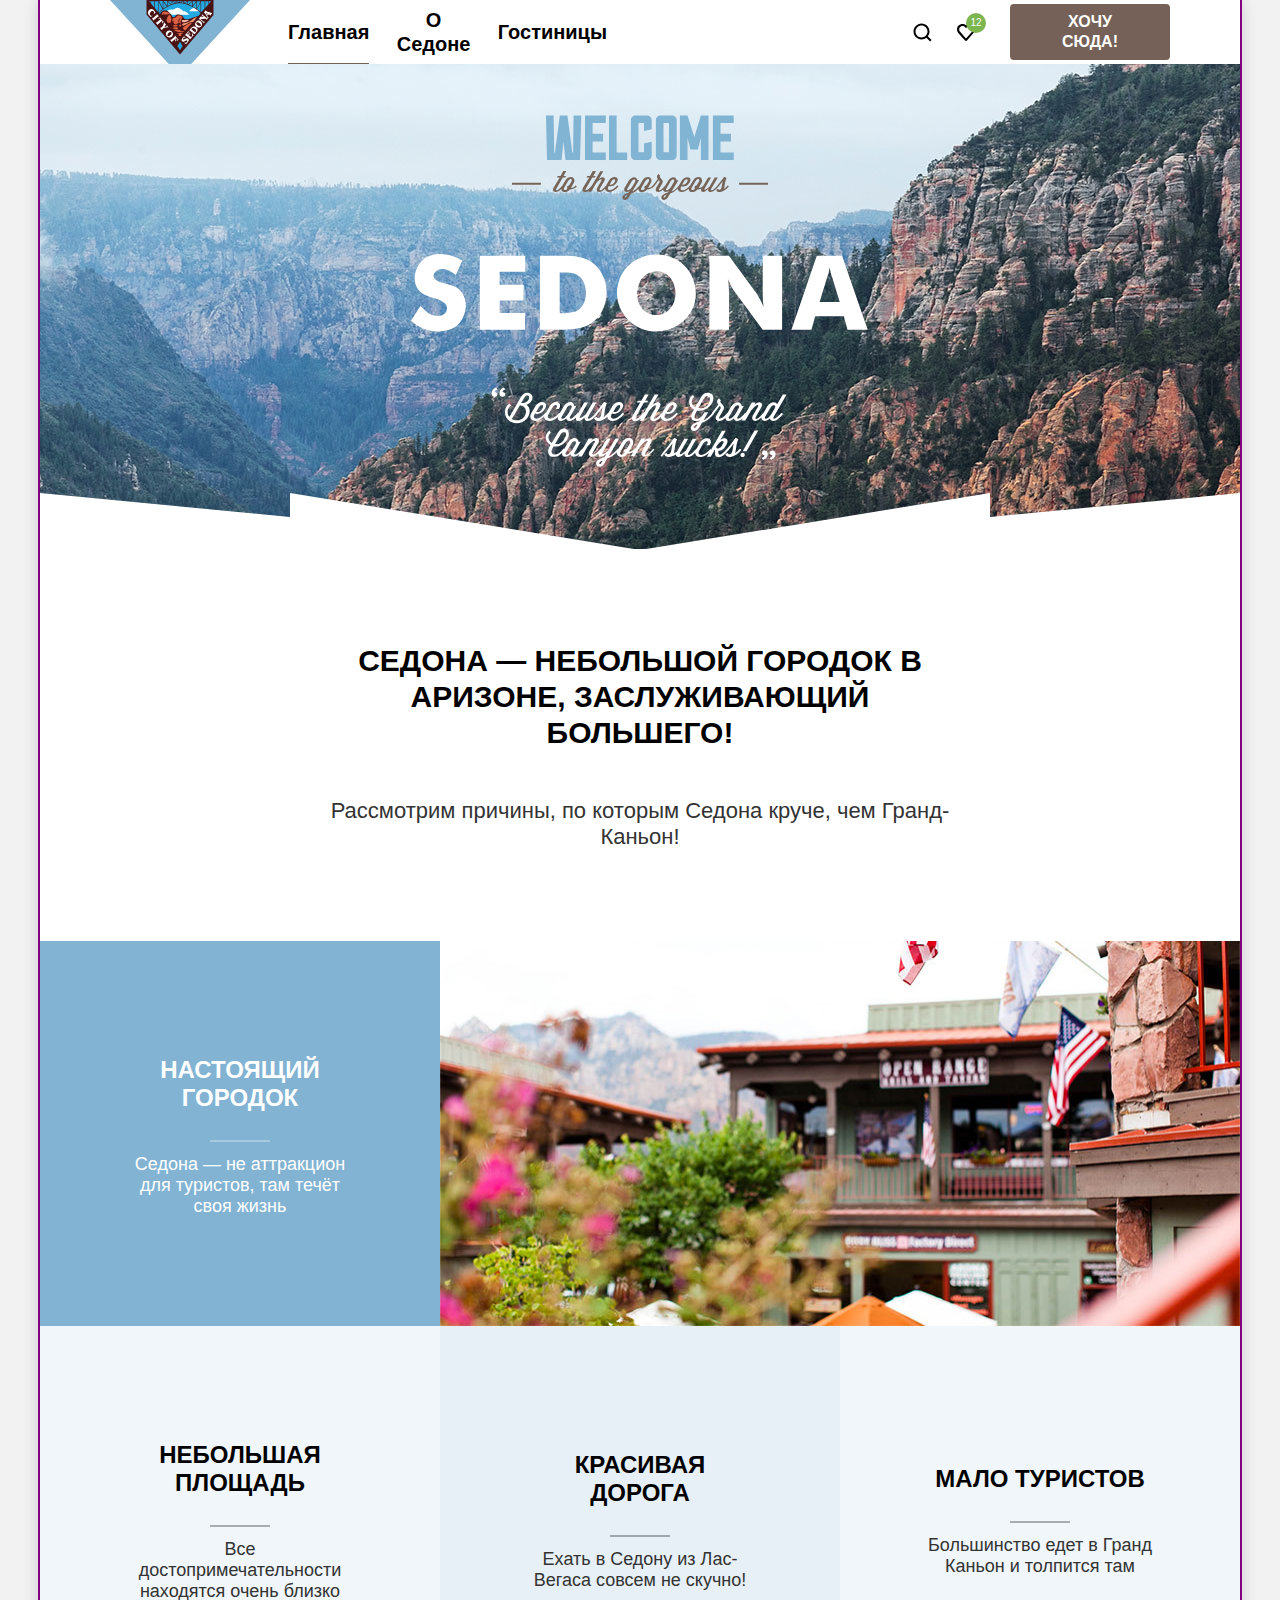
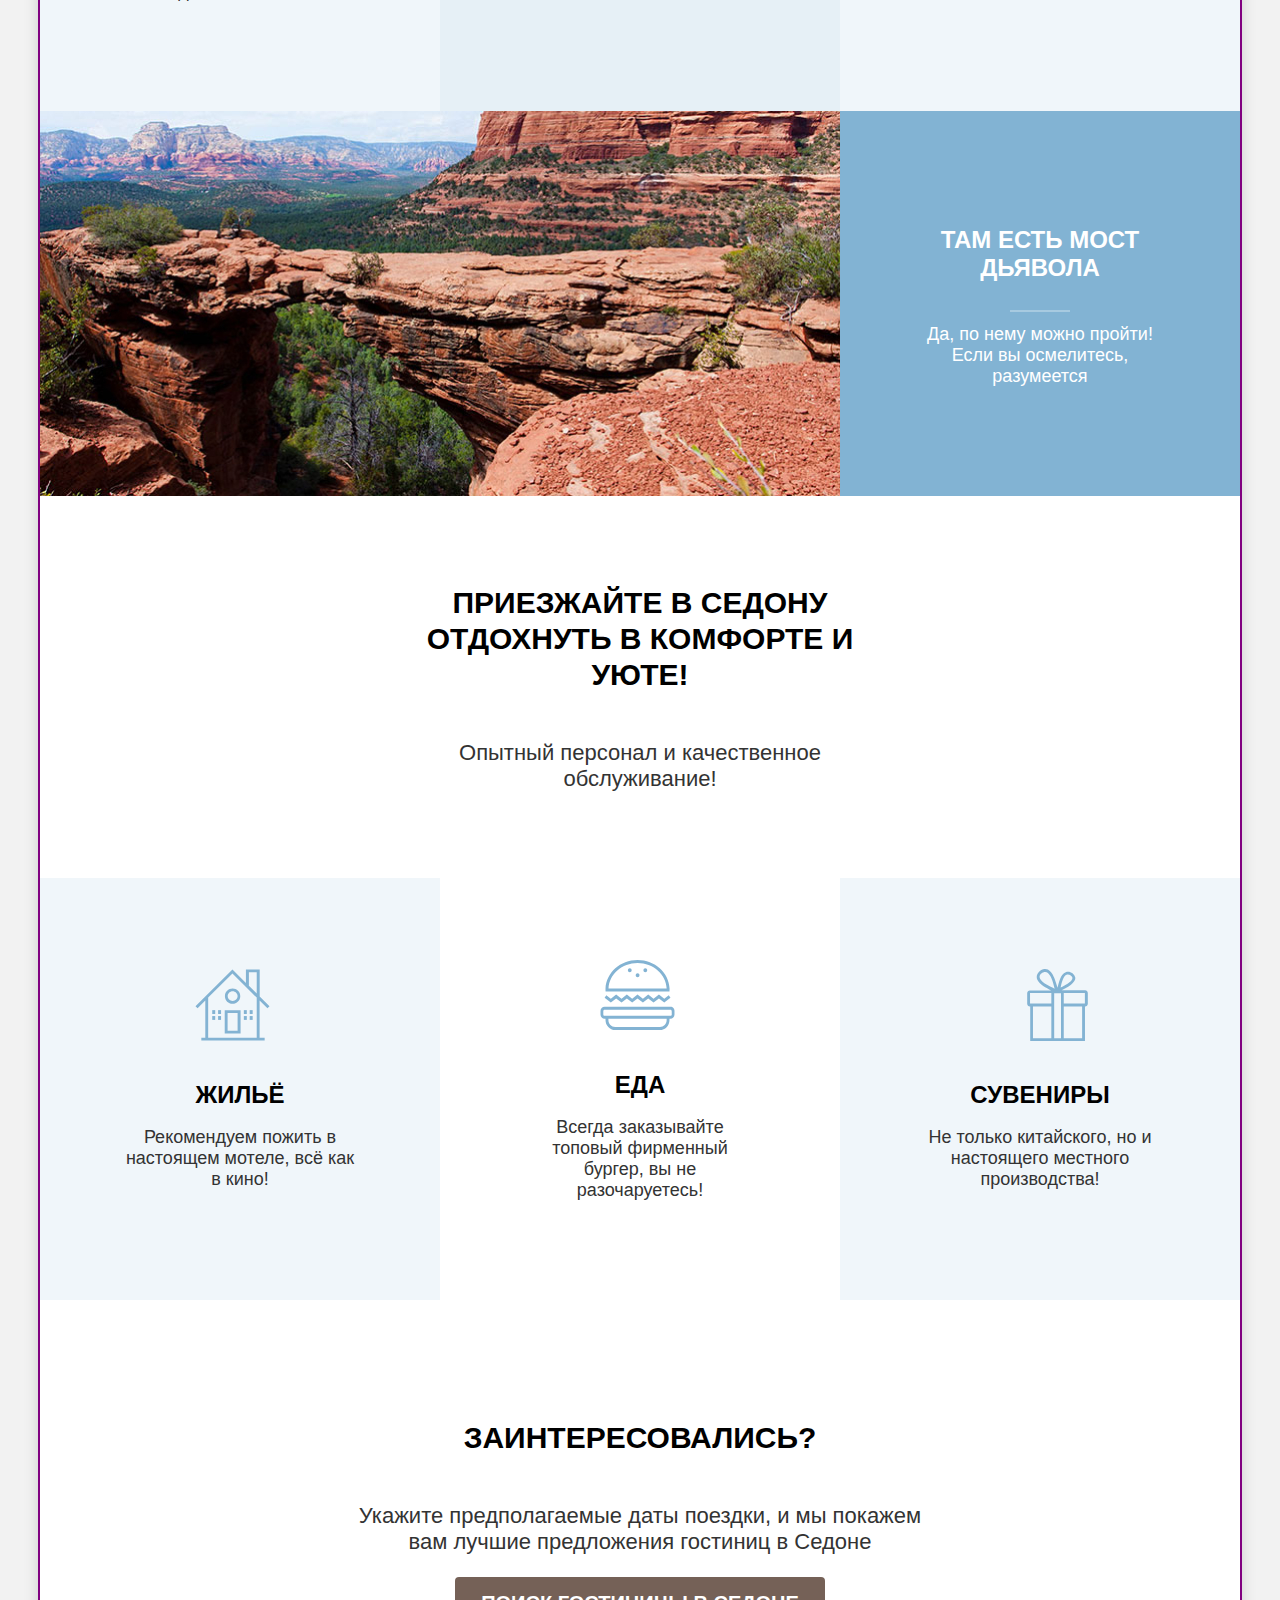
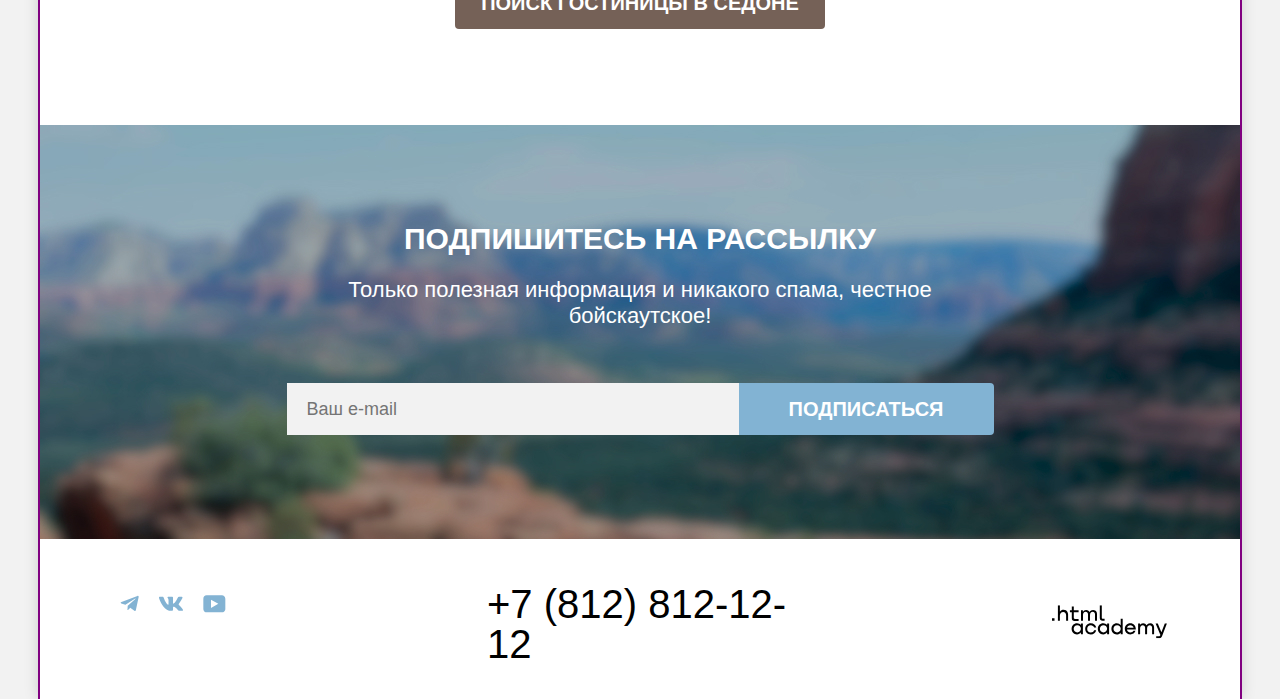
==== commit 3924ac81: "Merge pull request #6 from andreysinikov/master" ====
--- a/index.html
+++ b/index.html
@@ -192,26 +192,26 @@
 
     <div class="modal-container modal-container-close">
       <div class="modal modal-search-form">
-        <button class="modal-close-button">
+        <button class="modal-close-button" type="button">
           <span class="visually-hidden">Закрыть</span>
         </button>
         <section class="modal-content">
           <h2 class="title modal-title">Поиск гостиницы в Седоне</h2>
           <form class="search-form" action="https://echo.htmlacademy.ru" method="get">
             <label class="date-in" for="arrival-date">Дата заезда:</label>
-            <input class="arrival-date" type="text" id="arrival-date" placeholder="Укажите дату" value="27 апреля 2020">
+            <input class="arrival-date" type="text" id="arrival-date" name="arrival-date" placeholder="Укажите дату" value="27 апреля 2020">
             <span class="error-message">Мы не можем отправить вас в прошлое.</span>
             <label class="date-out" for="departure-date">Дата выезда:</label>
-            <input class="departure-date" type="text" id="departure-date" placeholder="Укажите дату" value="1 сентября 2021">
+            <input class="departure-date" type="text" id="departure-date" name="departure-date" placeholder="Укажите дату" value="1 сентября 2021">
             <span class="confirm-message">На эти даты есть свободные номера. Пока есть.</span>
             <label class="adults" for="adults">Взрослые:</label>
             <div class="quantity">
-              <button class="quantity-minus-button">
+              <button class="quantity-minus-button" type="button">
                 <svg xmlns="http://www.w3.org/2000/svg" width="20" height="20" fill="none" viewBox="0 0 20 20"><path fill="#756157" fill-opacity=".3" d="M3 9v2h14V9H3Z"/></svg>
                 <span class="visually-hidden">-</span>
               </button>
-              <input class="adults-number" type="number" id="adults" value="2">
-              <button class="quantity-plus-button">
+              <input class="adults-number" type="number" id="adults" name="adults" value="2">
+              <button class="quantity-plus-button" type="button">
                 <svg xmlns="http://www.w3.org/2000/svg" width="20" height="20" fill="none" viewBox="0 0 20 20"><path fill="#756157" fill-opacity=".3" d="M17 9h-6V3H9v6H3v2h6v6h2v-6h6V9Z"/></svg>
                 <span class="visually-hidden">+</span>
               </button>
@@ -232,12 +232,12 @@
               </span>
             </span>
             <div class="quantity">
-              <button class="quantity-minus-button">
+              <button class="quantity-minus-button" type="button">
                 <svg xmlns="http://www.w3.org/2000/svg" width="20" height="20" fill="none" viewBox="0 0 20 20"><path fill="#756157" fill-opacity=".3" d="M3 9v2h14V9H3Z"/></svg>
                 <span class="visually-hidden">-</span>
               </button>
-              <input class="childs-number" type="number" id="childs" value="2">
-              <button class="quantity-plus-button">
+              <input class="childs-number" type="number" id="childs" name="childs" value="2">
+              <button class="quantity-plus-button" type="button">
                 <svg xmlns="http://www.w3.org/2000/svg" width="20" height="20" fill="none" viewBox="0 0 20 20"><path fill="#756157" fill-opacity=".3" d="M17 9h-6V3H9v6H3v2h6v6h2v-6h6V9Z"/></svg>
                 <span class="visually-hidden">+</span>
               </button>
--- a/styles/styles.css
+++ b/styles/styles.css
@@ -78,7 +78,6 @@
 
 .navigation-items {
   display: flex;
-  outline: 2px solid purple;
   margin: 0;
   margin-left: 168px;
   padding: 0;
@@ -87,7 +86,6 @@
 }
 
 .navigation-item {
-  outline: 2px solid forestgreen;
   display: flex;
   align-items: center;
   padding: 0;
@@ -115,6 +113,18 @@
   background-image: url("../img/search.svg");
 }
 
+.search-icon:hover,
+.search-icon:focus,
+.favourites-icon:hover,
+.favourites-icon:focus {
+  background-size: 25px 25px;
+}
+
+.search-icon:active,
+.favourites-icon:active {
+  background-size: 30px 30px;
+}
+
 .favourites-icon {
   background-image: url("../img/heart.svg");
   position: relative;
@@ -124,8 +134,8 @@
   width: 20px;
   height: 20px;
   position: absolute;
-  left: 24px;
-  top: -3px;
+  left: 20px;
+  top: 6px;
   font-size: 10px;
   line-height: 20px;
   font-weight: 400;
@@ -197,6 +207,15 @@
   padding: 15px 10px;
 }
 
+.navigation-link:hover,
+.navigation-link:focus {
+  color: #81B3D3;
+}
+
+.navigation-link:active {
+  color: rgba(129, 179, 211, 0.3);
+}
+
 .advantages-main-title {
   display: flex;
   flex-direction: column;
@@ -252,14 +271,12 @@
 .footer-contacts-container {
   display: grid;
   margin: 40px 70px 30px;
-  outline: 2px solid royalblue;
   grid-template-columns: 142px 720px 115px;
   gap:40px;
 }
 
 .contacts-social-list {
   display: flex;
-  outline: 2px solid rgb(0, 128, 68);
   width: 142px;
   margin: 0;
   padding: 0;
@@ -319,10 +336,19 @@
   background-color: #F2F2F2;
   border-radius: 50%;
   border: none;
+  cursor: pointer;
+}
+
+.modal-close-button::after {
+  position: absolute;
+  content: "";
+  width: 20px;
+  height: 20px;
+  top: 17px;
+  right: 16px;
   background-image: url("../img/close-button.svg");
   background-repeat: no-repeat;
   background-position: center;
-  cursor: pointer;
 }
 
 .modal-title {
@@ -388,17 +414,30 @@
   background-color: #E6E6E6;
 }
 
-.modal-close-button:focus,
+.modal-close-button:focus {
+  border: 3px solid #83B3D3;
+}
+
 .arrival-date:focus,
 .departure-date:focus {
-  border: 3px solid #83B3D3;
+  box-shadow: 0 0 0 3px #83b3d3;
 }
 
 .arrival-date:focus:placeholder-shown {
   background-color: #E6E6E6;
 }
 
-.modal-close-button:active,
+.modal-close-button:focus::after {
+  top: 14px;
+  right: 13px;
+}
+
+.modal-close-button:active::after {
+  opacity: 0.3;
+  top: 14px;
+  right: 13px;
+}
+
 .arrival-date:active,
 .departure-date:active {
   opacity: 0.3;
@@ -463,6 +502,7 @@
 .quantity-plus-button:focus path,
 .quantity-minus-button:focus path {
   fill: #000000;
+  fill-opacity: 1;
 }
 
 .quantity-plus-button:focus,
@@ -473,7 +513,7 @@
 
 .quantity-plus-button:active,
 .quantity-minus-button:active {
-  opacity: 0.2;
+  fill: #000000;
 }
 
 .error-message,
@@ -527,6 +567,16 @@
   display: none;
 }
 
+.tooltip-text::before {
+  position: absolute;
+  content: "";
+  width: 19px;
+  height: 9px;
+  bottom: 140px;
+  left: 120px;
+  background-image: url("../img/triangle.svg");
+}
+
 .tooltip-toggle:hover + .tooltip-text,
 .tooltip-toggle:focus + .tooltip-text {
   display: block;
@@ -593,6 +643,15 @@
   grid-column: 1/-1;
 }
 
+.hotel-card-link:hover .hotel-card-title,
+.hotel-card-link:focus .hotel-card-title {
+  opacity: 0.6;
+}
+
+.hotel-card-link:active .hotel-card-title {
+  opacity: 0.3;
+}
+
 .price {
   justify-self: end;
 }
@@ -609,11 +668,22 @@
 }
 
 .welcome {
+  position: relative;
   color: #000000;
-  background: url("../img/welcome-bottom-decor.svg") no-repeat bottom,
-              url("../img/index-background.jpg") no-repeat #ffffff;
+  background: url("../img/index-background.jpg") no-repeat #ffffff;
   background-size: 100% auto;
   min-height: 485px;
+}
+
+.welcome::after {
+  position: absolute;
+  content: "";
+  width: 100%;
+  height: 57px;
+  left: 0;
+  bottom: -1px;
+  background: url("../img/welcome-bottom-decor.svg");
+  z-index: 1;
 }
 
 .main-welcome {
@@ -794,7 +864,15 @@
 
 .subscribe-input {
   width: 452px;
-}
+  box-sizing: border-box;
+  padding: 14px 20px;
+  background-color: #F2F2F2;
+  font-family: inherit;
+  font-size: 18px;
+  line-height: 24px;
+  border: none;
+}
+
 
 .subscribe-index h2,
 .subscribe-hotels h2 {
@@ -885,12 +963,13 @@
   background-repeat: no-repeat;
   background-position: center;
   background-size: 13px 15px;
+  background-position: 0 2px;
 }
 
 
 .hotels-filter-group,
 .catalog-price-range,
-.search-form label  {
+.search-form label {
   color: #ffffff;
   font-size: 20px;
   line-height: 24px;
@@ -898,6 +977,10 @@
   margin: 0;
   padding: 0;
   border: none;
+}
+
+.hotels-filter-group {
+  text-transform: capitalize;
 }
 
 .search-form label,
@@ -1031,6 +1114,15 @@
   line-height: 24px;
   font-weight: 700;
   padding: 12px 20px;
+  border: none;
+}
+
+.price-from-text {
+  border-radius: 4px 0px 0px 4px;
+}
+
+.price-to-text {
+  border-radius: 0px 4px 4px 0px;
 }
 
 input::-webkit-outer-spin-button,
@@ -1081,21 +1173,25 @@
   left: 207px;
 }
 
+.range-toggle:hover,
+.range-toggle:focus {
+  cursor: pointer;
+}
+
 .view-variant {
-    display: block;
-    box-sizing: border-box;
-    position: relative;
-    width: 48px;
-    height: 48px;
-    border: 2px solid #E5E5E5;
-    border-radius: 4px;
-    margin-right: 8px;
+   display: block;
+   box-sizing: border-box;
+   position: relative;
+   width: 48px;
+   height: 48px;
+   border: 2px solid #E5E5E5;
+   border-radius: 4px;
 }
 
 .view-variant svg {
   position: absolute;
-  top: 17px;
-  left: 16px;
+  top: 16px;
+  left: 15px;
 }
 
 .view-variant:last-child {
@@ -1107,6 +1203,7 @@
 .view-variant-list {
   padding: 17px 16px;
   margin: 0;
+  margin-right: 8px;
 }
 
 
@@ -1195,6 +1292,7 @@
   background-color: #82B3D3;
   font-size: 20px;
   line-height: 36px;
+  padding: 8px 50px;
 }
 
 .button-apply,
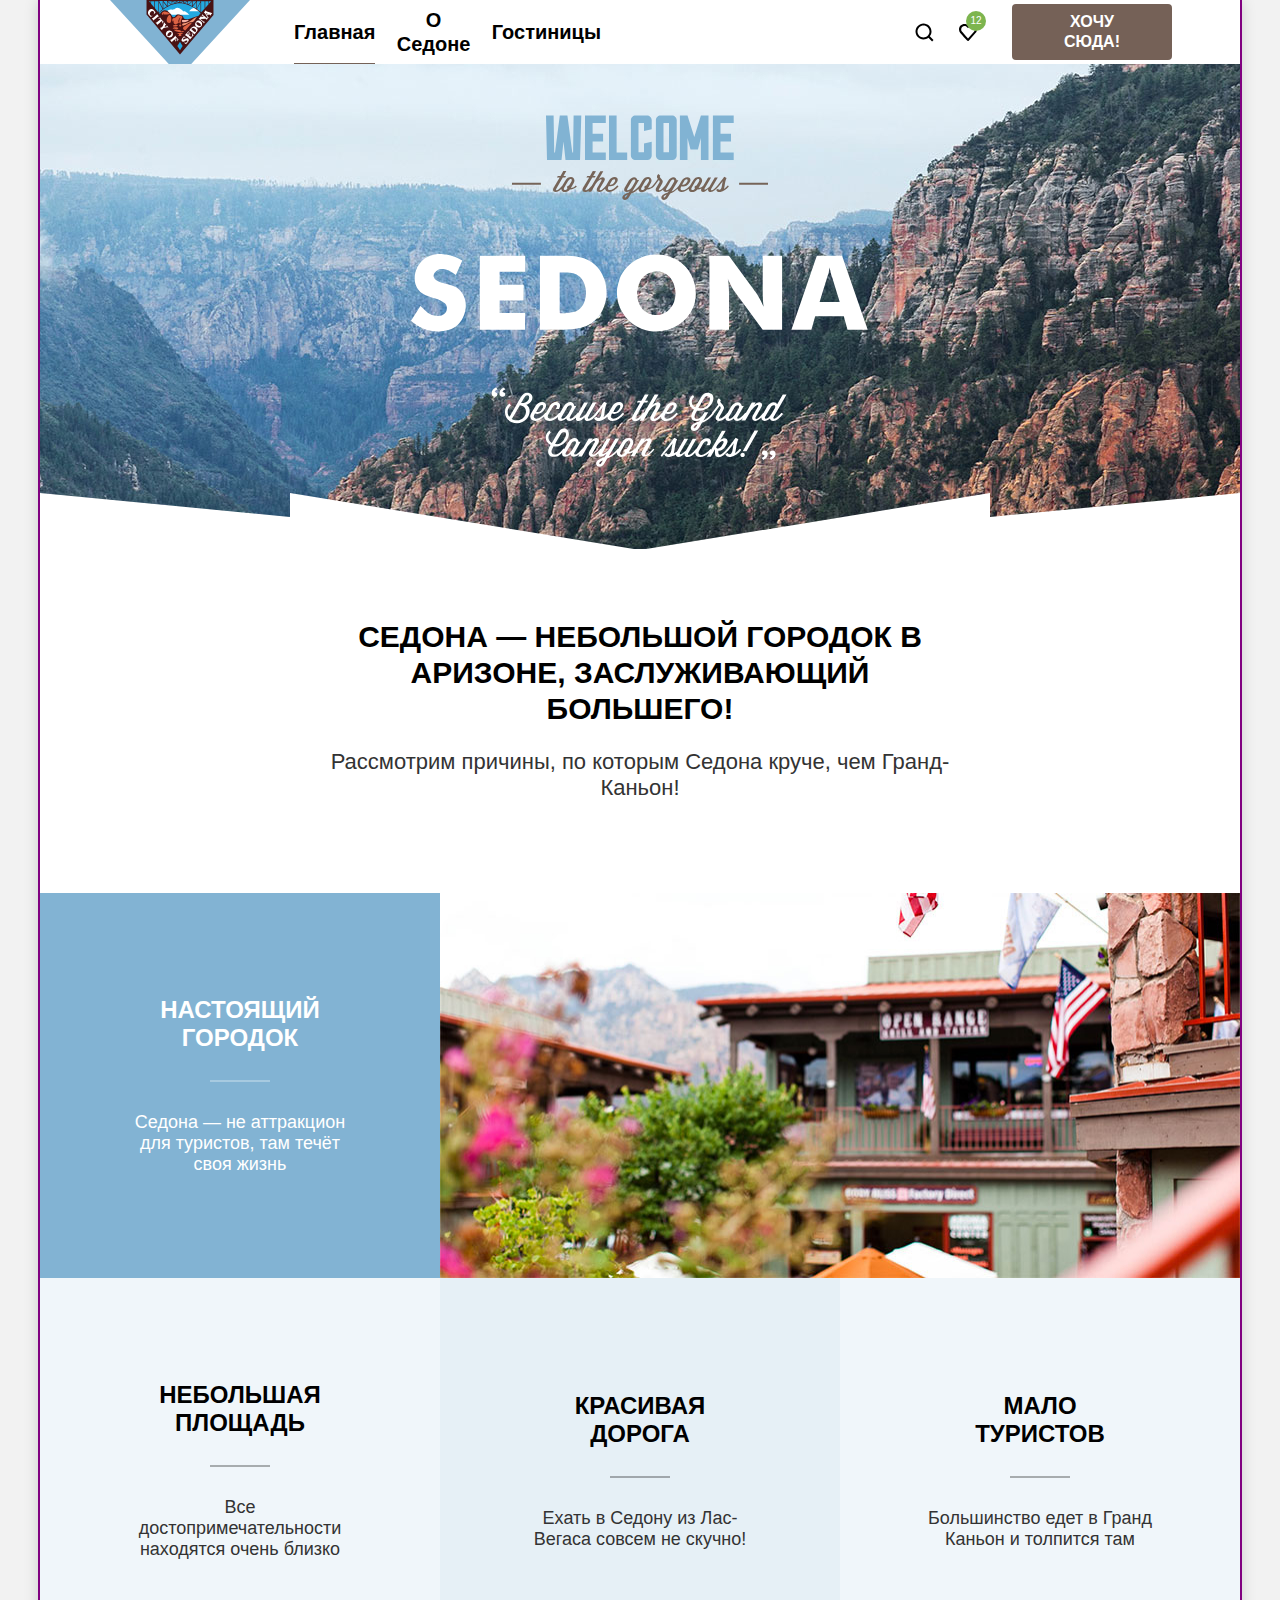
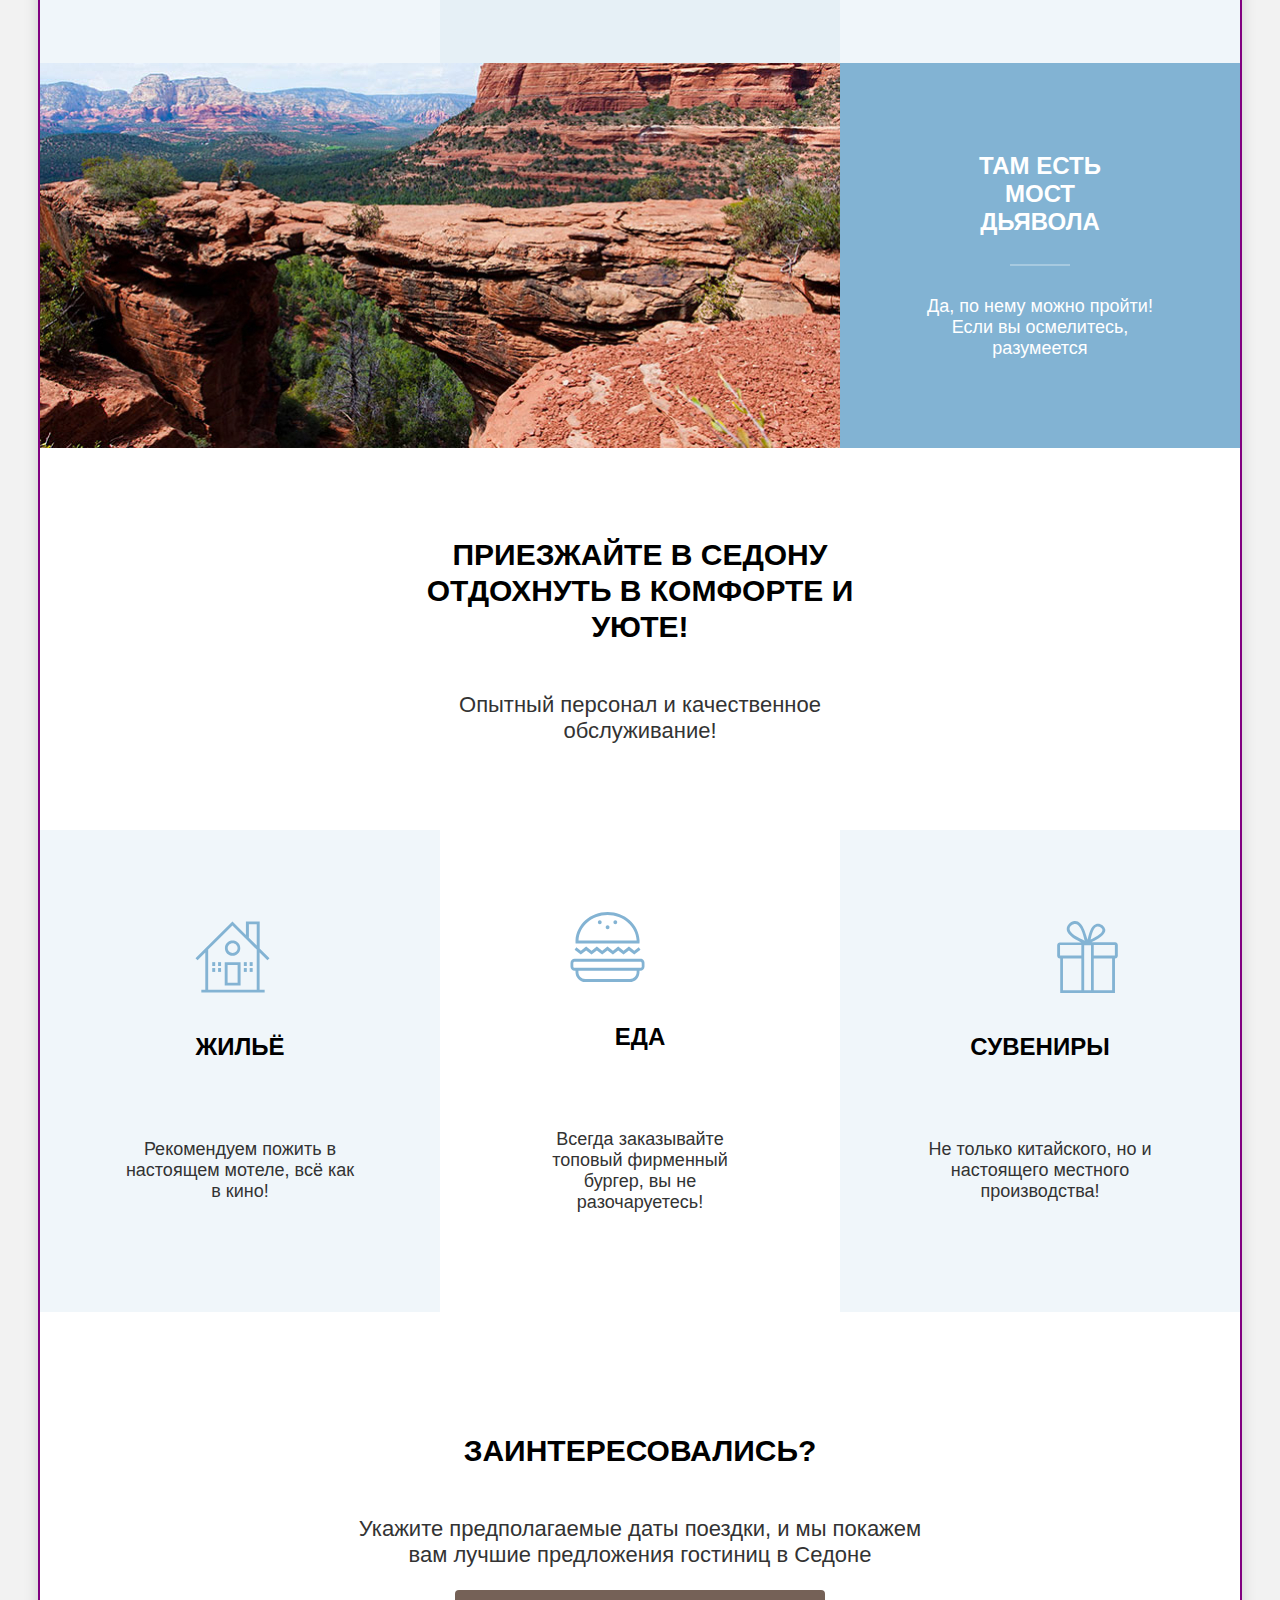
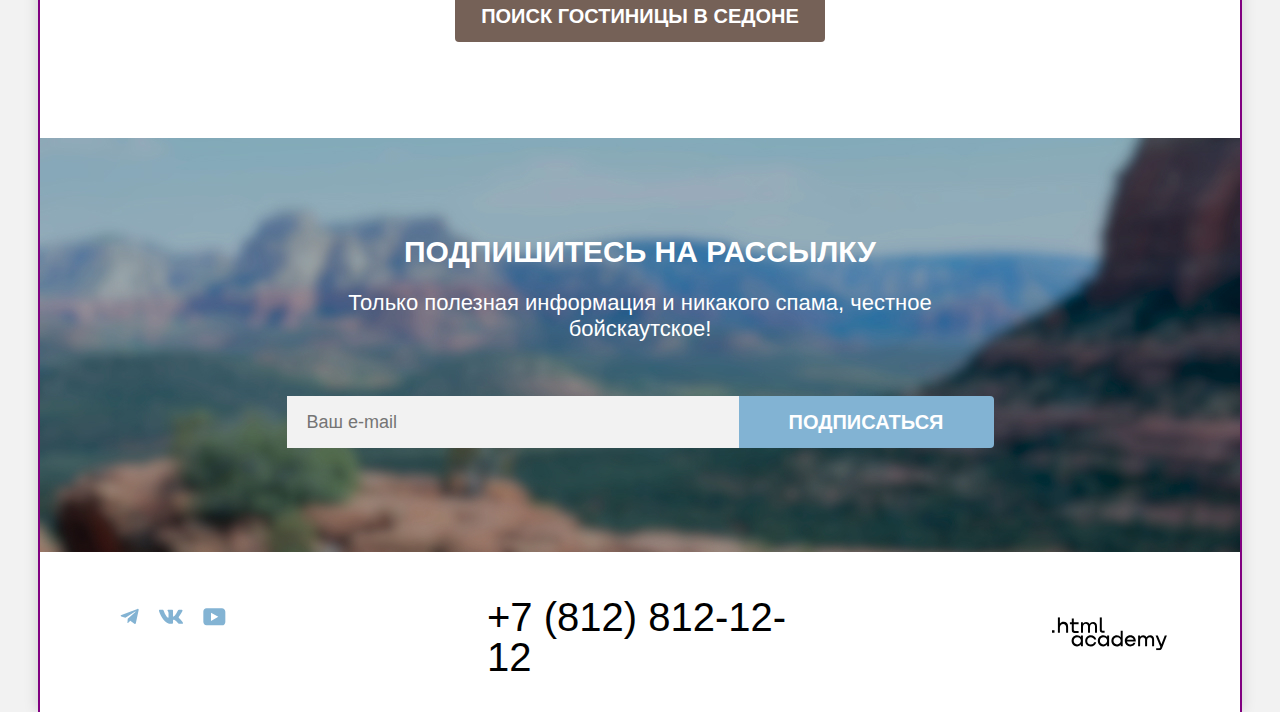
==== commit 47af2eec: "выравнивает секцию advantages по ПП" ====
--- a/index.html
+++ b/index.html
@@ -15,7 +15,7 @@
           <img class="page-header-logo" alt="Логотип Седоны" src="img/logo-sedona.svg" width="140" height="70">
         </a>
         <nav class="navigation">
-          <ul class="navigation-items">
+          <ul class="navigation-items navigation-items-main">
             <li class="navigation-item">
               <a class="navigation-link navigation-link-current" href="index.html">Главная</a>
             </li>
@@ -54,7 +54,7 @@
 
         <section class="advantages">
           <div class="advantages-main-title">
-            <h2 class="title">Седона — небольшой городок в Аризоне, заслуживающий большего!</h2>
+            <h2 class="title sedona-title">Седона — небольшой городок в Аризоне, заслуживающий большего!</h2>
             <p class="reason">Рассмотрим причины, по которым Седона круче, чем Гранд-Каньон!</p>
           </div>
           <h2 class="visually-hidden">Преимущества Седоны</h2>
--- a/styles/styles.css
+++ b/styles/styles.css
@@ -91,12 +91,17 @@
   padding: 0;
 }
 
+.navigation-items-main {
+  box-sizing: border-box;
+   padding: 0px 6px;
+}
+
 .navigation-user {
   display: flex;
   width: 268px;
   justify-content: space-between;
   padding: 14px 0;
-  margin-left: 285px;
+  margin-left: 287px;
 }
 
 .search-icon,
@@ -134,8 +139,8 @@
   width: 20px;
   height: 20px;
   position: absolute;
-  left: 20px;
-  top: 6px;
+  left: 18px;
+  top: 4px;
   font-size: 10px;
   line-height: 20px;
   font-weight: 400;
@@ -221,7 +226,7 @@
   flex-direction: column;
   justify-content: center;
   align-items: center;
-  padding: 69px 274px;
+  padding: 70px 274px;
 }
 
 .features-main-title {
@@ -239,6 +244,10 @@
   line-height: 36px;
   text-align: center;
   text-transform: uppercase;
+}
+
+.sedona-title {
+  margin: 0;
 }
 
 .results-title {
@@ -305,6 +314,7 @@
 width: 100%;
 height: 100%;
 display: flex;
+z-index: 1;
 }
 
 .modal-container-close {
@@ -381,16 +391,11 @@
   position: relative;
 }
 
-.arrival-date::after {
-  position: absolute;
-  content: "";
-  width: 20px;
-  height: 20px;
-  top: 16px;
-  right: 22px;
+.arrival-date,
+.departure-date {
   background-image: url("../img/date.svg");
   background-repeat: no-repeat;
-  background-position: center;
+  background-position: top 14px right 20px;
   background-size: 20px 20px;
 }
 
@@ -429,13 +434,13 @@
 
 .modal-close-button:focus::after {
   top: 14px;
-  right: 13px;
+  right: 14px;
 }
 
 .modal-close-button:active::after {
   opacity: 0.3;
   top: 14px;
-  right: 13px;
+  right: 14px;
 }
 
 .arrival-date:active,
@@ -505,15 +510,15 @@
   fill-opacity: 1;
 }
 
-.quantity-plus-button:focus,
-.quantity-minus-button:focus {
-  border: 3px solid #82B3D3;
+.quantity-plus-button:focus svg,
+.quantity-minus-button:focus svg{
+  box-shadow: 0 0 0 3px #83b3d3;
   border-radius: 4px;
 }
 
 .quantity-plus-button:active,
 .quantity-minus-button:active {
-  fill: #000000;
+  fill-opacity: 0.2;
 }
 
 .error-message,
@@ -727,6 +732,8 @@
   font-weight: 700;
   text-align: center;
   text-transform: uppercase;
+  margin: 0;
+  padding: 0 30px;
 }
 
 .advantages-title::before {
@@ -747,6 +754,8 @@
   line-height: 28px;
   font-weight: 700;
   text-transform: uppercase;
+  margin: 0;
+  padding: 0 30px;
 }
 
 .advantages-title-wide::before {
@@ -770,6 +779,7 @@
   justify-content: center;
   align-items: center;
   padding: 112px 85px;
+  gap: 60px;
 }
 
 .features-item {
@@ -841,8 +851,13 @@
   background-color: #ffffff;
 }
 
+.advantages-description {
+  margin: 0;
+}
+
 .advantages-description-wide {
   color: #ffffff;
+  margin: 0;
 }
 
 
@@ -1060,8 +1075,9 @@
   top: 5px;
   left: 5px;
   width: 10px;
-  height: 11px;
-  background-image: url("../img/point.svg");
+  height: 10px;
+  background-color: #3F5E72;
+  border-radius: 50%;
 }
 
 .select-control {
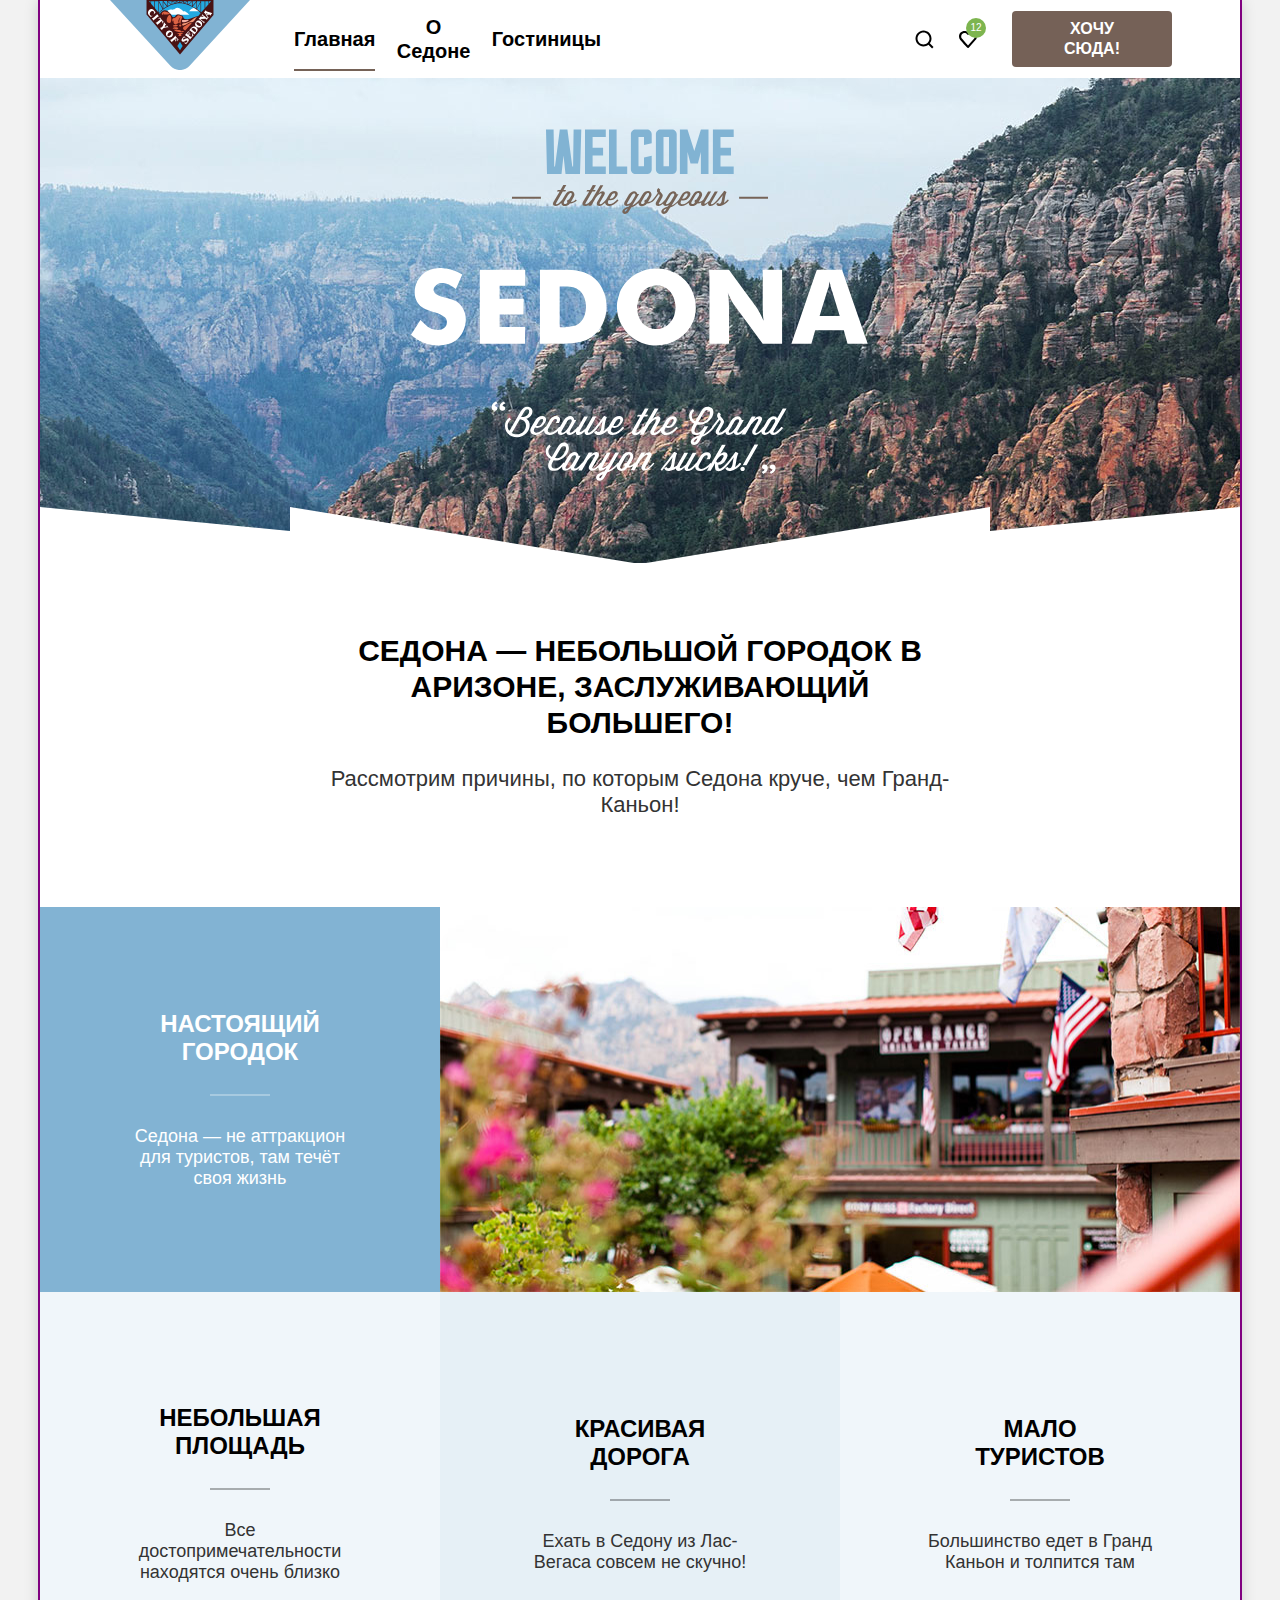
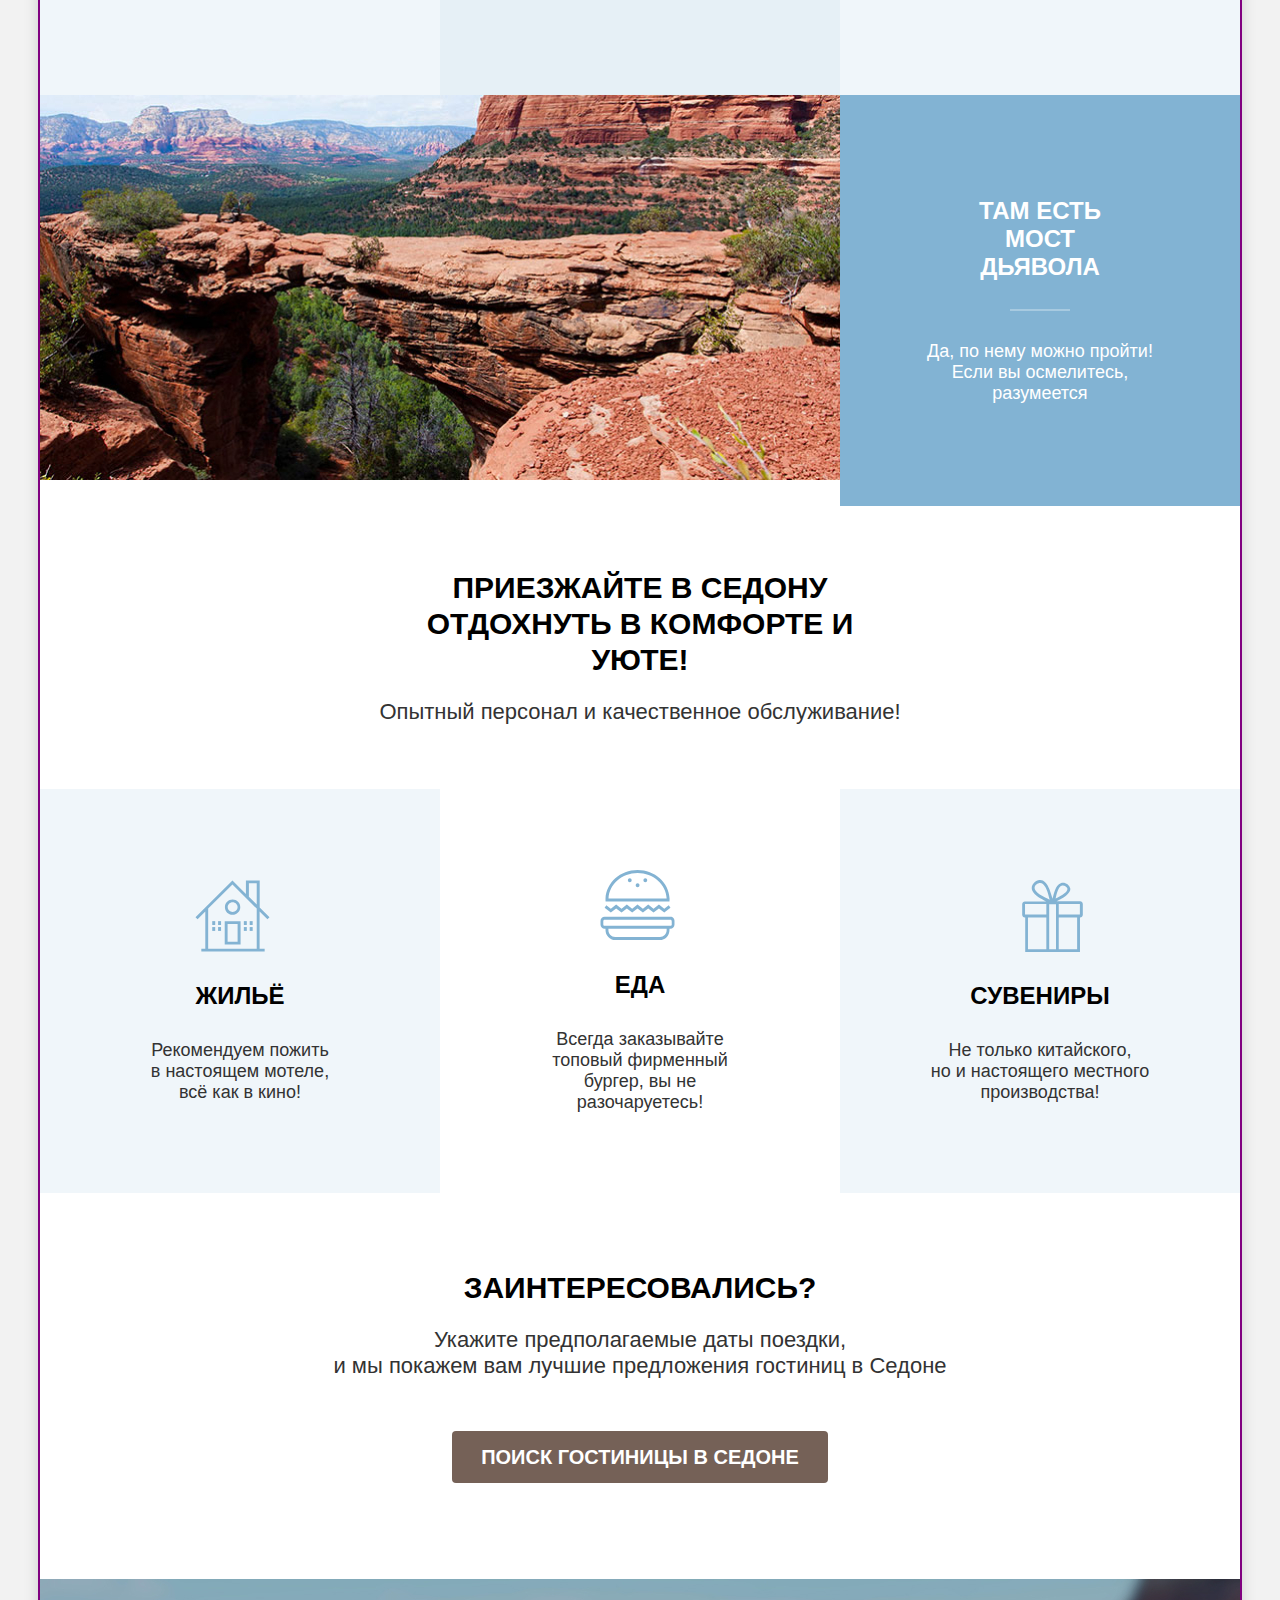
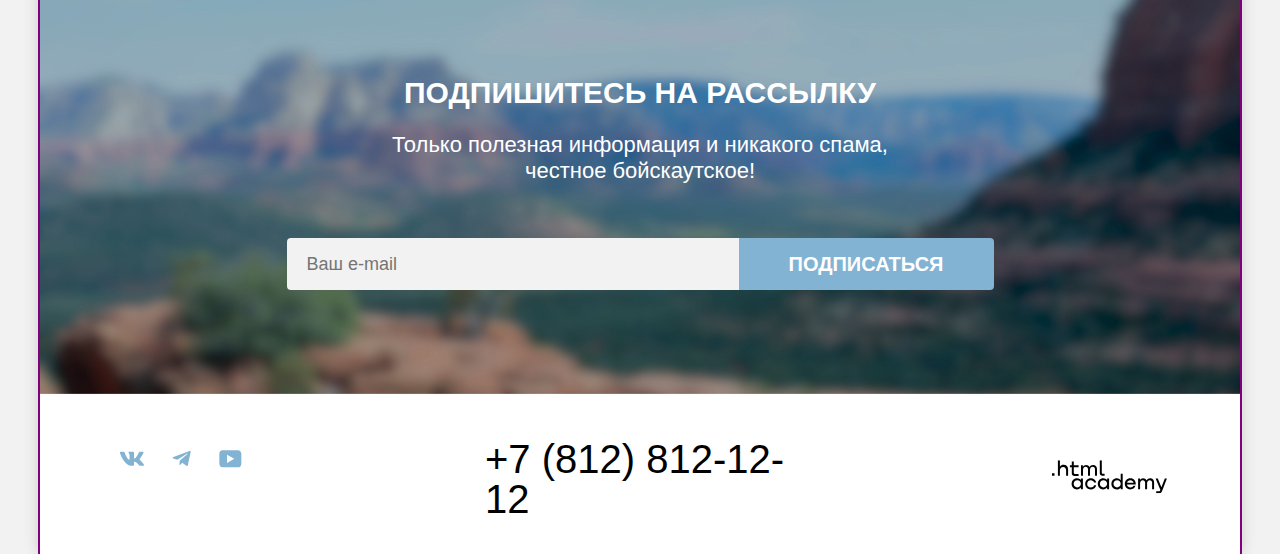
==== commit 12996114: "Merge pull request #7 from andreysinikov/master" ====
--- a/index.html
+++ b/index.html
@@ -12,7 +12,7 @@
     <div class="body-container">
       <header class="page-header">
         <a class="navigation-logo" href="index.html">
-          <img class="page-header-logo" alt="Логотип Седоны" src="img/logo-sedona.svg" width="140" height="70">
+          <img class="page-header-logo" alt="Логотип Седоны." src="img/logo-sedona.svg" width="140" height="70">
         </a>
         <nav class="navigation">
           <ul class="navigation-items navigation-items-main">
@@ -49,12 +49,12 @@
         <section class="welcome">
           <h1 class="visually-hidden">Welcome to Sedona</h1>
           <img class="main-welcome" src="img/welcome.svg"
-            alt="Welcome to the gorgeous Sedona, because the Grand Canyon sucks" width="458" height="352">
+            alt="Welcome to the gorgeous Sedona, because the Grand Canyon sucks." width="458" height="352">
         </section>
 
         <section class="advantages">
           <div class="advantages-main-title">
-            <h2 class="title sedona-title">Седона — небольшой городок в Аризоне, заслуживающий большего!</h2>
+            <h2 class="title">Седона — небольшой городок в Аризоне, заслуживающий большего!</h2>
             <p class="reason">Рассмотрим причины, по которым Седона круче, чем Гранд-Каньон!</p>
           </div>
           <h2 class="visually-hidden">Преимущества Седоны</h2>
@@ -64,7 +64,7 @@
               <p class="advantages-description">Седона — не аттракцион для туристов, там течёт своя жизнь</p>
             </li>
             <li class="advantages-photo-city">
-              <img class="advantages-image" src="img/photo-1.jpg" width="800" height="385" alt="Фото городка">
+              <img class="advantages-image" src="img/photo-1.jpg" width="800" height="385" alt="Фото городка.">
             </li>
             <li class="advantages-item">
               <h3 class="advantages-title">Небольшая площадь</h3>
@@ -83,7 +83,7 @@
               <p class="advantages-description-wide">Да, по нему можно пройти! Если вы осмелитесь, разумеется</p>
             </li>
             <li class="advantages-photo-bridge">
-              <img class="advantages-image" src="img/photo-2.jpg" alt="Фото моста дьявола" width="800" height="385">
+              <img class="advantages-image" src="img/photo-2.jpg" alt="Фото моста дьявола." width="800" height="385">
             </li>
           </ul>
         </section>
@@ -96,15 +96,15 @@
           <ul class="features-list">
             <li class="features-item">
               <h3 class="features-title housing">Жильё</h3>
-              <p class="features-description">Рекомендуем пожить в настоящем мотеле, всё как в кино!</p>
+              <p class="features-description">Рекомендуем пожить<br> в настоящем мотеле,<br> всё как в кино!</p>
             </li>
             <li class="features-item">
               <h3 class="features-title food">Еда</h3>
-              <p class="features-description">Всегда заказывайте топовый фирменный бургер, вы не разочаруетесь!</p>
+              <p class="features-description">Всегда заказывайте<br> топовый фирменный бургер, вы не разочаруетесь!</p>
             </li>
             <li class="features-item">
               <h3 class="features-title souvenirs">Сувениры</h3>
-              <p class="features-description">Не только китайского, но и настоящего местного производства!</p>
+              <p class="features-description">Не только китайского,<br> но и настоящего местного производства!</p>
             </li>
           </ul>
         </section>
@@ -112,15 +112,15 @@
         <section class="search-hotel">
           <div class="search-hotel-container">
             <h2 class="title">Заинтересовались?</h2>
-            <p>Укажите предполагаемые даты поездки, и мы покажем вам лучшие предложения гостиниц в Седоне</p>
+            <p>Укажите предполагаемые даты поездки,<br> и мы покажем вам лучшие предложения гостиниц в Седоне</p>
             <a class="button button-search-hotel" href="hotels.html">ПОИСК ГОСТИНИЦЫ В седоне</a>
           </div>
         </section>
 
         <section class="subscribe-index">
           <div class="subscribe-index-container">
-            <h2>Подпишитесь на рассылку</h2>
-            <p class="subscribe-description">Только полезная информация и никакого спама, честное бойскаутское!</p>
+            <h2 class="title">Подпишитесь на рассылку</h2>
+            <p class="subscribe-description">Только полезная информация и никакого спама,<br> честное бойскаутское!</p>
             <form class="subscribe-form" action="https://echo.htmlacademy.ru/" method="post">
               <input class="subscribe-input" type="email" name="email" placeholder="Ваш e-mail">
               <button class="button subscribe-button button-blue" type="submit">Подписаться</button>
@@ -134,16 +134,6 @@
           <h2 class="visually-hidden">Контакты</h2>
           <div class="footer-contacts-container">
             <ul class="contacts-social-list">
-              <li class="contacts-social-item">
-                <a class="social-icon" href="https://t.me/htmlacademy">
-                  <svg xmlns="http://www.w3.org/2000/svg" aria-hidden="true" focusable="false" width="19" height="16"
-                    fill="none" viewBox="0 0 19 16">
-                    <path fill="#83B3D3"
-                      d="M17.452.956 1.507 7.104C.42 7.541.425 8.148 1.307 8.42l4.094 1.277 9.472-5.976c.447-.272.857-.126.52.173L7.72 10.818h-.001l.001.001-.282 4.22c.414 0 .596-.19.828-.414l1.989-1.934 4.136 3.055c.762.42 1.31.205 1.5-.706l2.715-12.795c.277-1.114-.426-1.618-1.153-1.29Z" />
-                  </svg>
-                  <span class="visually-hidden">Telegram</span>
-                </a>
-              </li>
               <li class="contacts-social-item">
                 <a class="social-icon" href="https://vk.com/htmlacademy">
                   <svg xmlns="http://www.w3.org/2000/svg" aria-hidden="true" focusable="false" width="24" height="15"
@@ -153,6 +143,16 @@
                       clip-rule="evenodd" />
                   </svg>
                   <span class="visually-hidden">Вконтакте</span>
+                </a>
+              </li>
+              <li class="contacts-social-item">
+                <a class="social-icon" href="https://t.me/htmlacademy">
+                  <svg xmlns="http://www.w3.org/2000/svg" aria-hidden="true" focusable="false" width="19" height="16"
+                    fill="none" viewBox="0 0 19 16">
+                    <path fill="#83B3D3"
+                      d="M17.452.956 1.507 7.104C.42 7.541.425 8.148 1.307 8.42l4.094 1.277 9.472-5.976c.447-.272.857-.126.52.173L7.72 10.818h-.001l.001.001-.282 4.22c.414 0 .596-.19.828-.414l1.989-1.934 4.136 3.055c.762.42 1.31.205 1.5-.706l2.715-12.795c.277-1.114-.426-1.618-1.153-1.29Z" />
+                  </svg>
+                  <span class="visually-hidden">Telegram</span>
                 </a>
               </li>
               <li class="contacts-social-item">
@@ -186,68 +186,77 @@
               </a>
             </div>
           </div>
-    </div>
-    </section>
-    </footer>
-
-    <div class="modal-container modal-container-close">
-      <div class="modal modal-search-form">
-        <button class="modal-close-button" type="button">
-          <span class="visually-hidden">Закрыть</span>
-        </button>
-        <section class="modal-content">
-          <h2 class="title modal-title">Поиск гостиницы в Седоне</h2>
-          <form class="search-form" action="https://echo.htmlacademy.ru" method="get">
-            <label class="date-in" for="arrival-date">Дата заезда:</label>
-            <input class="arrival-date" type="text" id="arrival-date" name="arrival-date" placeholder="Укажите дату" value="27 апреля 2020">
-            <span class="error-message">Мы не можем отправить вас в прошлое.</span>
-            <label class="date-out" for="departure-date">Дата выезда:</label>
-            <input class="departure-date" type="text" id="departure-date" name="departure-date" placeholder="Укажите дату" value="1 сентября 2021">
-            <span class="confirm-message">На эти даты есть свободные номера. Пока есть.</span>
-            <label class="adults" for="adults">Взрослые:</label>
-            <div class="quantity">
-              <button class="quantity-minus-button" type="button">
-                <svg xmlns="http://www.w3.org/2000/svg" width="20" height="20" fill="none" viewBox="0 0 20 20"><path fill="#756157" fill-opacity=".3" d="M3 9v2h14V9H3Z"/></svg>
-                <span class="visually-hidden">-</span>
-              </button>
-              <input class="adults-number" type="number" id="adults" name="adults" value="2">
-              <button class="quantity-plus-button" type="button">
-                <svg xmlns="http://www.w3.org/2000/svg" width="20" height="20" fill="none" viewBox="0 0 20 20"><path fill="#756157" fill-opacity=".3" d="M17 9h-6V3H9v6H3v2h6v6h2v-6h6V9Z"/></svg>
-                <span class="visually-hidden">+</span>
-              </button>
-            </div>
-            <span class="form-label">
-              <label class="childs" for="childs">Дети:</label>
-              <span class="tooltip">
-                <button class="tooltip-toggle" type="button">
-                  <svg class="tooltip-icon" xmlns="http://www.w3.org/2000/svg" width="26" height="26" fill="none"
-                    viewBox="0 0 26 26">
-                    <circle cx="13" cy="13" r="13" fill="#83B3D3" />
-                    <path fill="#fff" fill-rule="evenodd" d="M12 7h2v2h-2V7Zm2 12h-2v-9h2v9Z" clip-rule="evenodd" />
-                  </svg>
-                </button>
-                <span class="tooltip-text">Укажите количество детей, которые будут с вами, возраст которых от 6 до 18
-                  лет. Дети до 6 лет размещаются бесплатно.
+        </section>
+      </footer>
+
+      <div class="modal-container modal-container-close">
+        <div class="modal modal-search-form">
+          <button class="modal-close-button" type="button">
+            <span class="visually-hidden">Закрыть</span>
+          </button>
+          <section class="modal-content">
+            <h2 class="title modal-title">Поиск гостиницы в Седоне</h2>
+            <form class="search-form" action="https://echo.htmlacademy.ru" method="get">
+              <label class="date-in" for="arrival-date">Дата заезда:</label>
+              <input class="arrival-date" type="text" id="arrival-date" name="arrival-date" placeholder="Укажите дату"
+                value="27 апреля 2020">
+              <span class="error-message">Мы не можем отправить вас в прошлое.</span>
+              <label class="date-out" for="departure-date">Дата выезда:</label>
+              <input class="departure-date" type="text" id="departure-date" name="departure-date"
+                placeholder="Укажите дату" value="1 сентября 2021">
+              <span class="confirm-message">На эти даты есть свободные номера. Пока есть.</span>
+              <label class="adults" for="adults">Взрослые:</label>
+              <div class="quantity">
+                <button class="quantity-minus-button" type="button">
+                  <svg xmlns="http://www.w3.org/2000/svg" width="20" height="20" fill="none" viewBox="0 0 20 20">
+                    <path fill="#756157" fill-opacity=".3" d="M3 9v2h14V9H3Z" />
+                  </svg>
+                  <span class="visually-hidden">-</span>
+                </button>
+                <input class="adults-number" type="number" id="adults" name="adults" value="2">
+                <button class="quantity-plus-button" type="button">
+                  <svg xmlns="http://www.w3.org/2000/svg" width="20" height="20" fill="none" viewBox="0 0 20 20">
+                    <path fill="#756157" fill-opacity=".3" d="M17 9h-6V3H9v6H3v2h6v6h2v-6h6V9Z" />
+                  </svg>
+                  <span class="visually-hidden">+</span>
+                </button>
+              </div>
+              <span class="form-label">
+                <label class="childs" for="childs">Дети:</label>
+                <span class="tooltip">
+                  <button class="tooltip-toggle" type="button">
+                    <svg class="tooltip-icon" xmlns="http://www.w3.org/2000/svg" width="26" height="26" fill="none"
+                      viewBox="0 0 26 26">
+                      <circle cx="13" cy="13" r="13" fill="#83B3D3" />
+                      <path fill="#fff" fill-rule="evenodd" d="M12 7h2v2h-2V7Zm2 12h-2v-9h2v9Z" clip-rule="evenodd" />
+                    </svg>
+                  </button>
+                  <span class="tooltip-text">Укажите количество детей, которые будут с вами, возраст которых от 6 до 18
+                    лет. Дети до 6 лет размещаются бесплатно.
+                  </span>
                 </span>
               </span>
-            </span>
-            <div class="quantity">
-              <button class="quantity-minus-button" type="button">
-                <svg xmlns="http://www.w3.org/2000/svg" width="20" height="20" fill="none" viewBox="0 0 20 20"><path fill="#756157" fill-opacity=".3" d="M3 9v2h14V9H3Z"/></svg>
-                <span class="visually-hidden">-</span>
-              </button>
-              <input class="childs-number" type="number" id="childs" name="childs" value="2">
-              <button class="quantity-plus-button" type="button">
-                <svg xmlns="http://www.w3.org/2000/svg" width="20" height="20" fill="none" viewBox="0 0 20 20"><path fill="#756157" fill-opacity=".3" d="M17 9h-6V3H9v6H3v2h6v6h2v-6h6V9Z"/></svg>
-                <span class="visually-hidden">+</span>
-              </button>
-            </div>
-            <button class="button form-button-search" type="submit">Найти</button>
-          </form>
-        </section>
+              <div class="quantity">
+                <button class="quantity-minus-button" type="button">
+                  <svg xmlns="http://www.w3.org/2000/svg" width="20" height="20" fill="none" viewBox="0 0 20 20">
+                    <path fill="#756157" fill-opacity=".3" d="M3 9v2h14V9H3Z" />
+                  </svg>
+                  <span class="visually-hidden">-</span>
+                </button>
+                <input class="childs-number" type="number" id="childs" name="childs" value="2">
+                <button class="quantity-plus-button" type="button">
+                  <svg xmlns="http://www.w3.org/2000/svg" width="20" height="20" fill="none" viewBox="0 0 20 20">
+                    <path fill="#756157" fill-opacity=".3" d="M17 9h-6V3H9v6H3v2h6v6h2v-6h6V9Z" />
+                  </svg>
+                  <span class="visually-hidden">+</span>
+                </button>
+              </div>
+              <button class="button form-button-search" type="submit">Найти</button>
+            </form>
+          </section>
+        </div>
       </div>
     </div>
-    </div>
 
 
   </body>
--- a/styles/styles.css
+++ b/styles/styles.css
@@ -36,6 +36,7 @@
 
 .page-header-logo {
   position: absolute;
+  z-index: 1;
 }
 
 .main-container {
@@ -57,7 +58,7 @@
 .navigation {
   display: flex;
   margin: 0;
-  height: 64px;
+  min-height: 64px;
 }
 
 .navigation-link-current {
@@ -70,7 +71,7 @@
   position: absolute;
   content: "";
   height: 2px;
-  bottom: -6px;
+  bottom: -5px;
   left: 10px;
   right: 10px;
   background-color: rgba(117, 98, 87, 1);
@@ -100,7 +101,7 @@
   display: flex;
   width: 268px;
   justify-content: space-between;
-  padding: 14px 0;
+  padding: 0;
   margin-left: 287px;
 }
 
@@ -227,6 +228,7 @@
   justify-content: center;
   align-items: center;
   padding: 70px 274px;
+  margin-bottom: 19px;
 }
 
 .features-main-title {
@@ -244,10 +246,14 @@
   line-height: 36px;
   text-align: center;
   text-transform: uppercase;
-}
-
-.sedona-title {
-  margin: 0;
+  margin: 0;
+  margin-bottom: 25px;
+}
+
+.features .title,
+.search-hotel .title,
+.subscribe-index .title {
+  margin-bottom: 21px;
 }
 
 .results-title {
@@ -286,6 +292,7 @@
 
 .contacts-social-list {
   display: flex;
+  justify-content: space-between;
   width: 142px;
   margin: 0;
   padding: 0;
@@ -294,9 +301,8 @@
 .contacts-phone-number {
   display: flex;
   justify-content: center;
-  width: 331px;
-  margin: 0;
-  padding: 5px 195px;
+  margin: 0;
+  padding: 5px 193px;
 }
 
 .contacts-htmlacademy-link {
@@ -589,7 +595,7 @@
 
 .hotels-filter {
   display: flex;
-  justify-content: space-between;
+  gap: 70px;
 }
 
 .hotels-filter-list {
@@ -603,8 +609,7 @@
 .hotels-filter-buttons {
   display: flex;
   flex-direction: column;
-  justify-content: flex-end;
-  margin-left: 55px;
+  margin-top: 56px;
 }
 
 .hotels-catalog {
@@ -615,8 +620,8 @@
 .hotels-catalog-view {
   display: flex;
   justify-content: space-between;
-  align-items: flex-end;
-  margin-bottom: 40px;
+  align-items: center;
+  margin-bottom: 39px;
 }
 
 
@@ -664,12 +669,14 @@
 
 .reason,
 .search-hotel p,
-.subscribe-hotels p,
+.subscribe-description-hotels,
 .title-description {
   font-size: 22px;
   line-height: 26px;
   color: #333333;
   text-align: center;
+  margin: 0;
+  width: 660px;
 }
 
 .welcome {
@@ -700,7 +707,7 @@
 .advantages-list {
   display: grid;
   grid-template-columns: 400px 400px 400px;
-  grid-template-rows: 385px 385px 385px;
+  grid-template-rows: min-content;
   text-align: center;
   list-style-type: none;
   margin: 0;
@@ -721,6 +728,7 @@
   margin: 0;
   padding: 0;
   flex-wrap: wrap;
+  height: 385px;
 }
 
 .advantages-title,
@@ -755,7 +763,7 @@
   font-weight: 700;
   text-transform: uppercase;
   margin: 0;
-  padding: 0 30px;
+  padding: 0 29px;
 }
 
 .advantages-title-wide::before {
@@ -774,7 +782,8 @@
 .features-item {
   display: flex;
   flex-direction: column;
-  width: 230px;
+  box-sizing: border-box;
+  width: 400px;
   background-color: rgba(131, 179, 211, 0.12);
   justify-content: center;
   align-items: center;
@@ -783,12 +792,13 @@
 }
 
 .features-item {
-  padding: 81px 85px;
+  padding: 80px 85px;
+  gap: 30px;
 }
 
 .features-title {
   margin: 0;
-  padding-top: 112px;
+  padding-top: 102px;
 }
 
 .features-title.housing::before {
@@ -809,7 +819,7 @@
   position: absolute;
   content: "";
   top: 0;
-  left: -15px;
+  left: 15px;
   width: 75px;
   height: 72px;
   background-image: url("../img/food.svg");
@@ -823,7 +833,7 @@
   position: absolute;
   content: "";
   top: 0;
-  right: 15px;
+  right: 50px;
   width: 75px;
   height: 72px;
   background-image: url("../img/souvenirs.svg");
@@ -835,11 +845,12 @@
 .advantages-item-wide {
   display: flex;
   flex-direction: column;
-  width: 230px;
+  box-sizing: border-box;
+  width: 400px;
   color: #ffffff;
   background-color: #82b3d3;
   align-items: center;
-  padding: 112.5px 85px;
+  padding: 102px 85px;
 }
 
 
@@ -851,7 +862,8 @@
   background-color: #ffffff;
 }
 
-.advantages-description {
+.advantages-description,
+.features-description {
   margin: 0;
 }
 
@@ -886,6 +898,7 @@
   font-size: 18px;
   line-height: 24px;
   border: none;
+  border-radius: 4px 0px 0px 4px;
 }
 
 
@@ -912,7 +925,13 @@
   margin-bottom: 54px;
 }
 
+.subscribe-description-hotels {
+  margin-bottom: 54px;
+}
+
 .sedona-hotels {
+  box-sizing: border-box;
+  height: 412px;
   color: #ffffff;
   background: url("../img/filter-background.jpg") no-repeat #303030;
   background-size: cover;
@@ -931,6 +950,8 @@
 .breadcrumbs {
   display: flex;
   gap: 28px;
+  margin: 0;
+  margin-bottom: 40px;
   padding: 0;
 }
 
@@ -1101,6 +1122,7 @@
   width: 288px;
   border: none;
   margin: 0;
+  margin-left: 70px;
   padding: 0;
 }
 
@@ -1112,6 +1134,12 @@
   display: flex;
   gap: 2px;
   margin-bottom: 15px;
+}
+
+.range-price {
+  display: flex;
+  gap: 2px;
+  margin-bottom: 19px;
 }
 
 .price-from,
@@ -1145,6 +1173,14 @@
 input::-webkit-inner-spin-button {
     -webkit-appearance: none;
     margin: 0;
+}
+
+input[type="number"] {
+  -moz-appearance: textfield;
+}
+input[type="number"]:hover,
+input[type="number"]:focus {
+  -moz-appearance: number-input;
 }
 
 .range span {
@@ -1222,6 +1258,10 @@
   margin-right: 8px;
 }
 
+.view-variant-current {
+  border: 2px solid #000000;
+}
+
 
 .view-variant:hover,
 .view-variant:active {
@@ -1246,7 +1286,7 @@
   line-height: 28px;
   font-weight: 700;
   margin: 0;
-  margin-top: 16px;
+  margin-top: 12px;
 }
 
 .social-icon:hover path,
@@ -1265,6 +1305,10 @@
 
 .htmlacademy-link:active path {
   fill: rgba(117, 97, 87, 0.3);
+}
+
+input:disabled {
+  background-color: #E5E5E5;
 }
 
 .button {
@@ -1340,6 +1384,7 @@
   height: 60px;
   font-size: 20px;
   line-height: 24px;
+  border-radius: 10px;
 }
 
 .form-button-search:hover,
@@ -1393,6 +1438,7 @@
   border: 2px solid rgba(0, 0, 0, 0.3);
   border-radius: 4px;
   margin-right: auto;
+  background-color: #FFFFFF;
 }
 
 .select-control:hover,
@@ -1445,15 +1491,19 @@
 }
 
 .button-search-hotel {
+  box-sizing: border-box;
+  width: 376px;
   font-size: 20px;
   line-height: 36px;
   text-decoration: none;
+  margin-top: 52px;
 }
 
 .pagination {
   display: flex;
-  margin-top: 40px;
-  padding: 0;
+  padding: 0;
+  margin-top: 35px;
+  margin-bottom: 0;
 }
 
 .pagination-item {
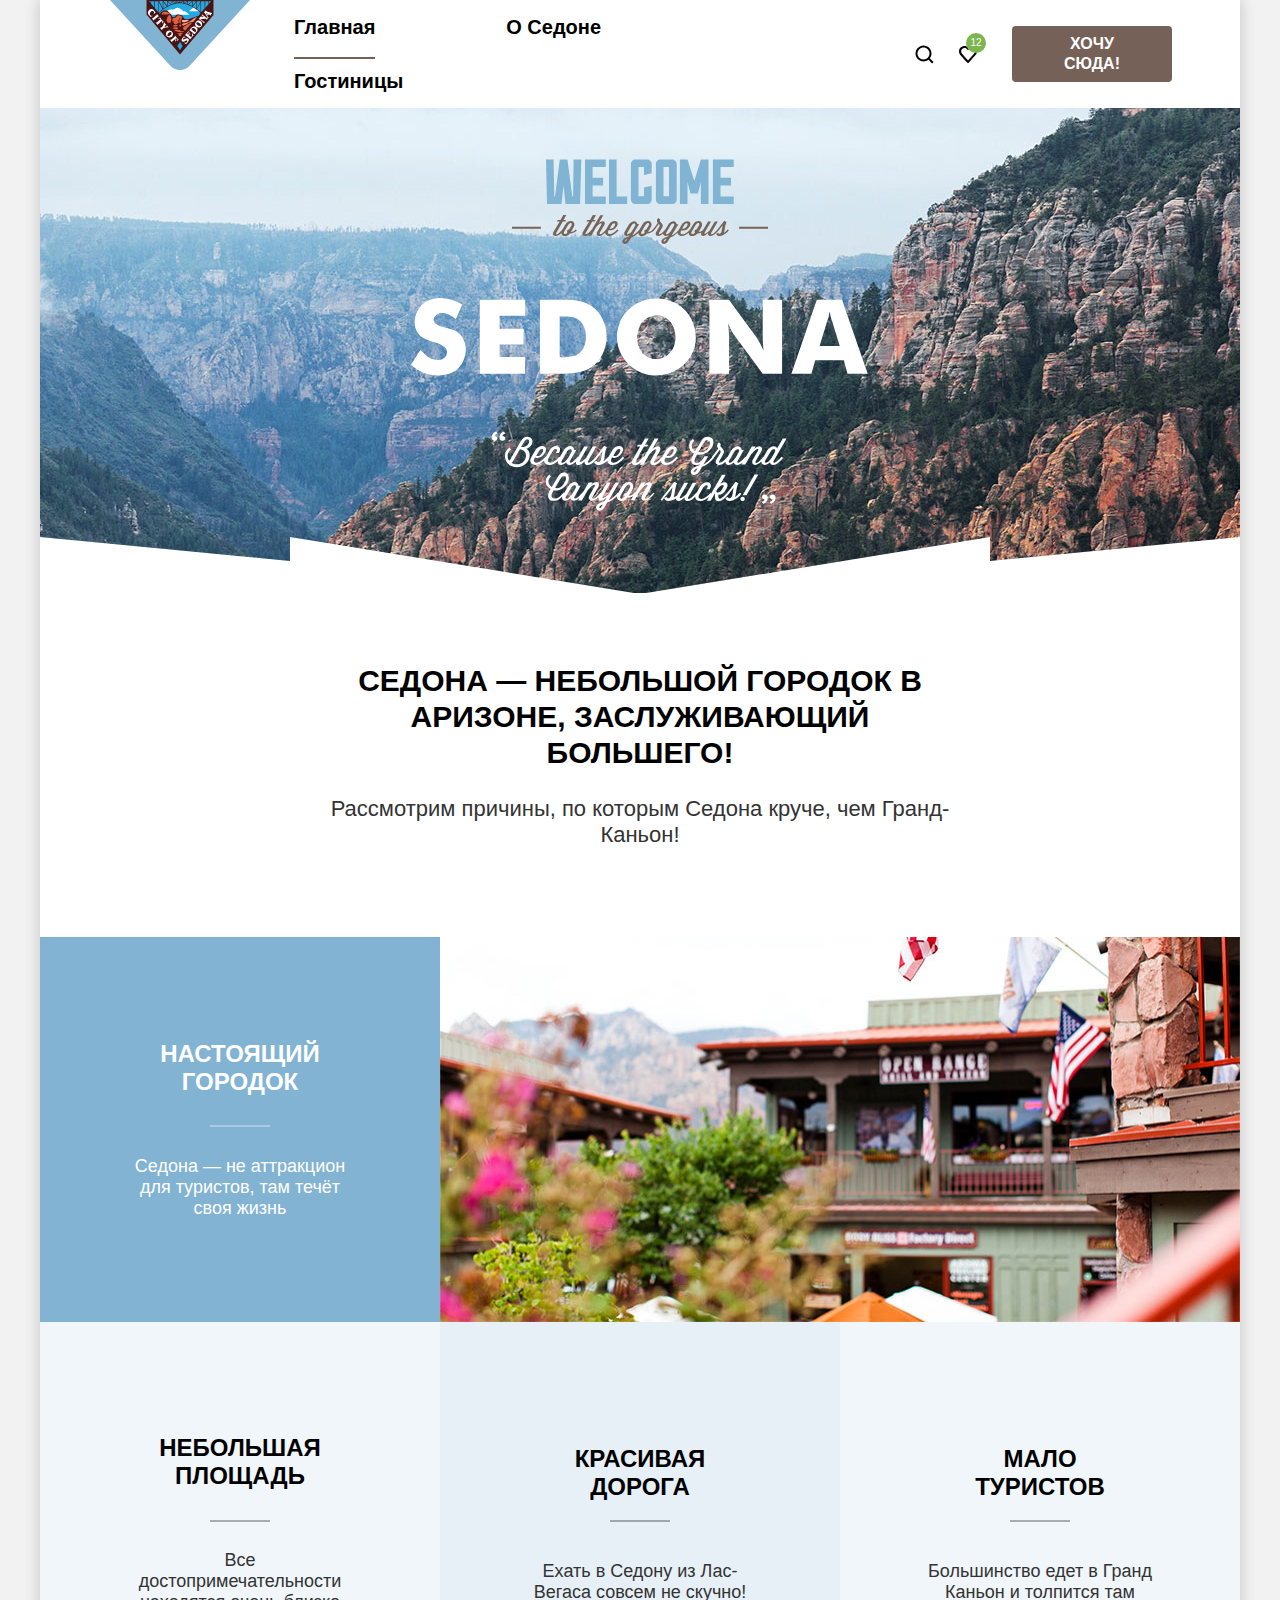
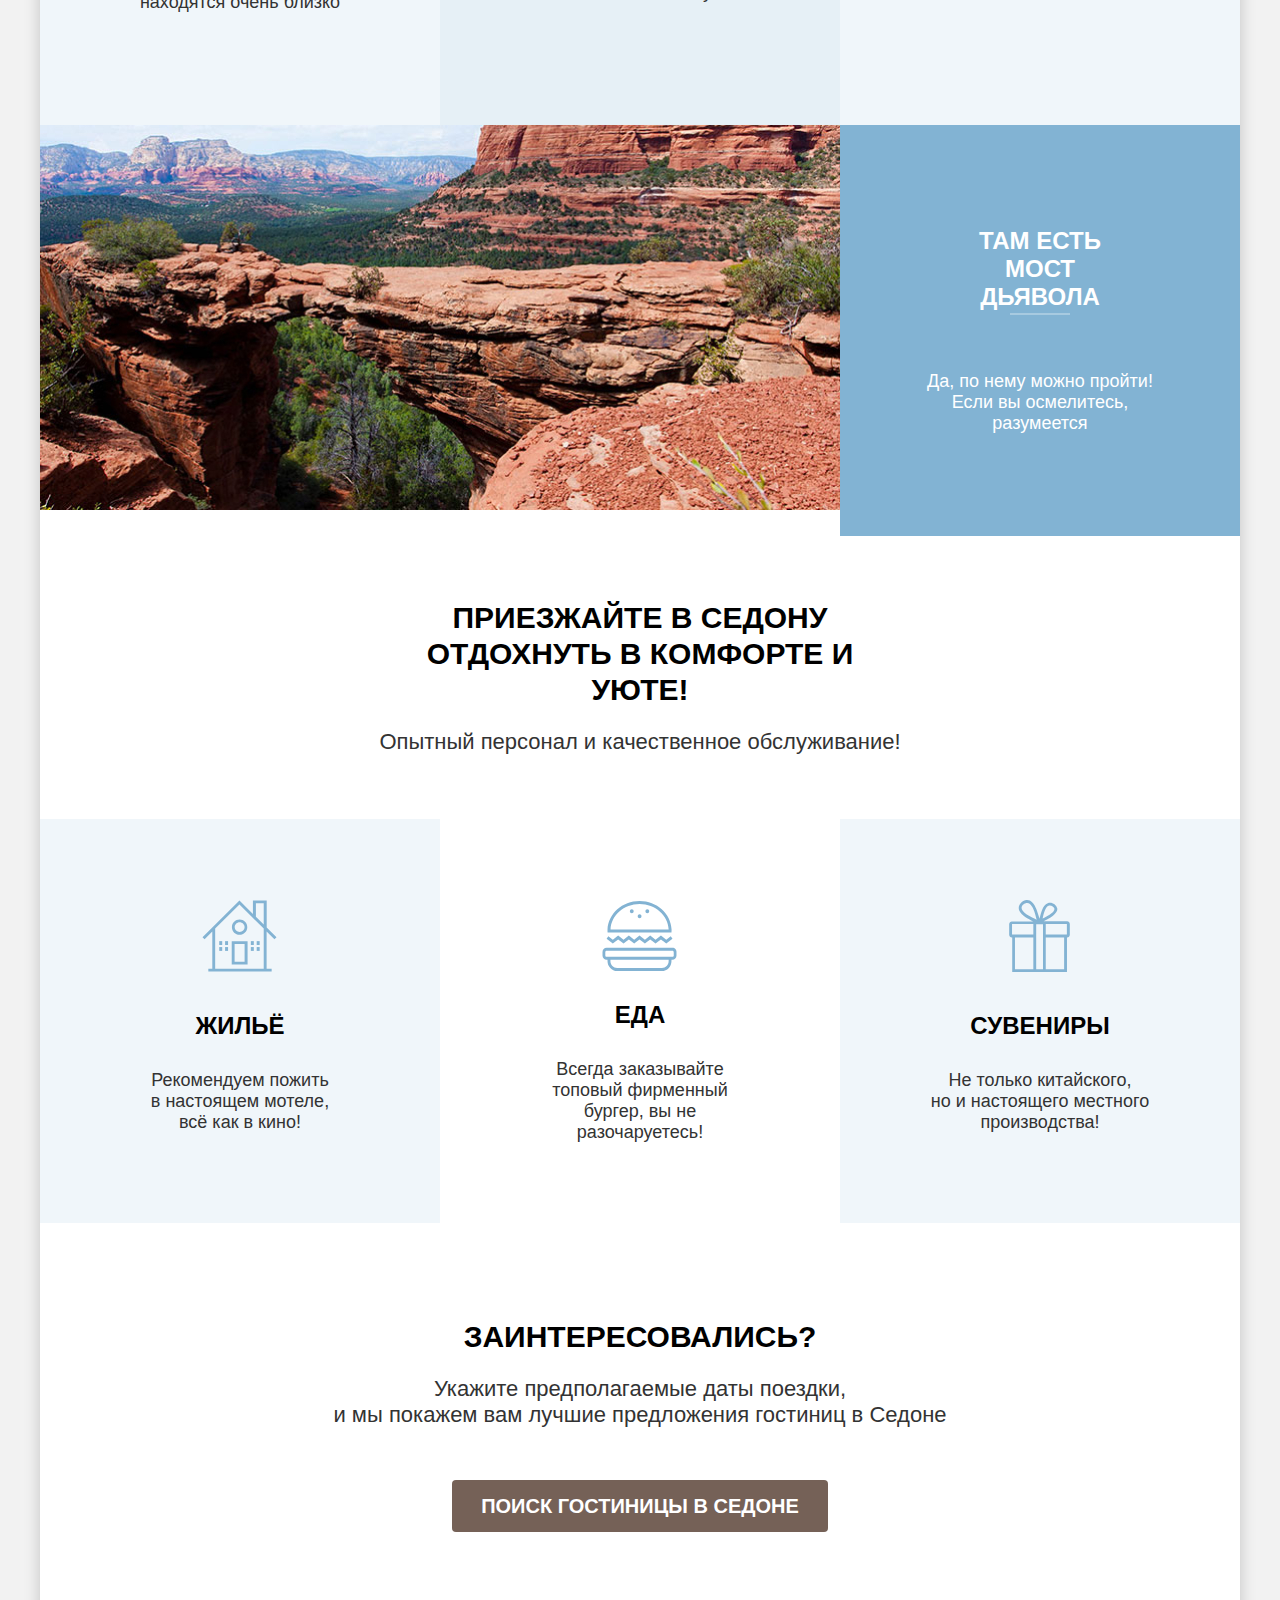
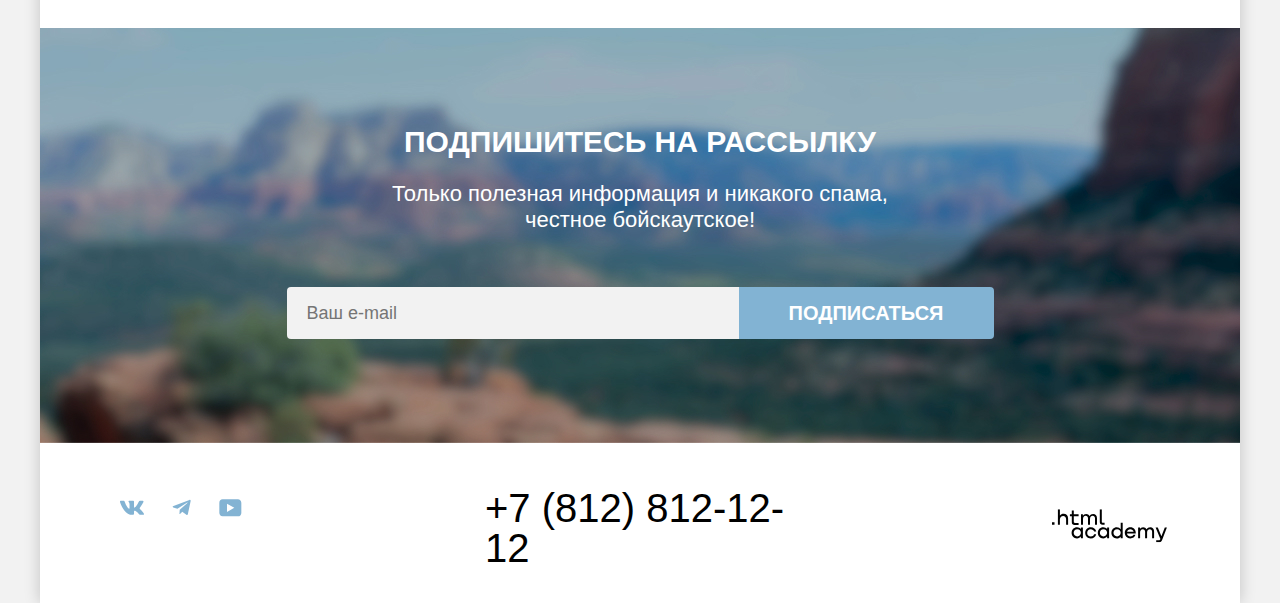
==== commit ba8e31a1: "Merge pull request #9 from andreysinikov/master" ====
--- a/index.html
+++ b/index.html
@@ -3,7 +3,7 @@
 
   <head>
     <meta charset="utf-8">
-    <link type="Image/x-icon" href="img/favicon.png" rel="icon">
+    <link rel="icon" href="favicon.ico">
     <link href="styles/styles.css" rel="stylesheet">
     <title>HTML Academy: Седона</title>
   </head>
@@ -122,7 +122,7 @@
             <h2 class="title">Подпишитесь на рассылку</h2>
             <p class="subscribe-description">Только полезная информация и никакого спама,<br> честное бойскаутское!</p>
             <form class="subscribe-form" action="https://echo.htmlacademy.ru/" method="post">
-              <input class="subscribe-input" type="email" name="email" placeholder="Ваш e-mail">
+              <input class="subscribe-input" type="email" name="email" placeholder="Ваш e-mail" required>
               <button class="button subscribe-button button-blue" type="submit">Подписаться</button>
             </form>
           </div>
--- a/styles/styles.css
+++ b/styles/styles.css
@@ -22,6 +22,7 @@
   margin: 0;
   flex-direction: column;
   min-height: 100%;
+  min-width: 1200px;
   font-family: "PT Sans", sans-serif;
   font-size: 18px;
   line-height: 21px;
@@ -43,16 +44,14 @@
   flex-grow: 1;
 }
 
-
 .body-container {
   display: flex;
   flex-direction: column;
   margin: 0 auto;
   min-height: 100vh;
   width: 1200px;
-  background-color: #ffffff;
-  outline: 2px solid purple;
-  box-shadow: 0px 0px 15px rgba(0, 0, 0, 0.2);
+  background-color: #FFFFFF;
+  box-shadow: 0 0 15px rgba(0, 0, 0, 0.2);
 }
 
 .navigation {
@@ -64,8 +63,6 @@
 .navigation-link-current {
   position: relative;
 }
-
-
 
 .navigation-link-current::before {
   position: absolute;
@@ -79,6 +76,7 @@
 
 .navigation-items {
   display: flex;
+  flex-wrap: wrap;
   margin: 0;
   margin-left: 168px;
   padding: 0;
@@ -94,7 +92,7 @@
 
 .navigation-items-main {
   box-sizing: border-box;
-   padding: 0px 6px;
+  padding: 0px 6px;
 }
 
 .navigation-user {
@@ -146,10 +144,9 @@
   line-height: 20px;
   font-weight: 400;
   background-color: #7DB54F;
-  color: #ffffff;
+  color: #FFFFFF;
   border-radius: 50%;
 }
-
 
 .visually-hidden {
   position: absolute;
@@ -282,16 +279,16 @@
   padding: 96px 258px 104px;
 }
 
-
 .footer-contacts-container {
   display: grid;
   margin: 40px 70px 30px;
   grid-template-columns: 142px 720px 115px;
-  gap:40px;
+  gap: 40px;
 }
 
 .contacts-social-list {
   display: flex;
+  flex-wrap: wrap;
   justify-content: space-between;
   width: 142px;
   margin: 0;
@@ -313,14 +310,14 @@
 }
 
 .modal-container {
-position: fixed;
-background-color: rgba(242, 242, 242, 0.8);
-top: 0;
-left: 0;
-width: 100%;
-height: 100%;
-display: flex;
-z-index: 1;
+  position: fixed;
+  background-color: rgba(242, 242, 242, 0.8);
+  top: 0;
+  left: 0;
+  width: 100%;
+  height: 100%;
+  display: flex;
+  z-index: 1;
 }
 
 .modal-container-close {
@@ -331,7 +328,7 @@
   position: relative;
   margin: auto;
   padding: 64px 70px;
-  background-color: #ffffff;
+  background-color: #FFFFFF;
   box-shadow: 0 25px 50px 0 rgba(0, 0, 0, 0.15);
   border-radius: 30px;
 }
@@ -360,8 +357,9 @@
   content: "";
   width: 20px;
   height: 20px;
-  top: 17px;
-  right: 16px;
+  top: 50%;
+  left: 50%;
+  transform: translate(-50%, -50%);
   background-image: url("../img/close-button.svg");
   background-repeat: no-repeat;
   background-position: center;
@@ -410,7 +408,6 @@
   background-color: #E6E6E6;
 }
 
-
 .arrival-date:placeholder-shown,
 .departure-date:placeholder-shown {
   opacity: 0.6;
@@ -421,7 +418,7 @@
 .arrival-date:hover,
 .departure-date:hover,
 .arrival-date:focus,
-.departure-date:focus{
+.departure-date:focus {
   background-color: #E6E6E6;
 }
 
@@ -439,14 +436,16 @@
 }
 
 .modal-close-button:focus::after {
-  top: 14px;
-  right: 14px;
+  top: 50%;
+  left: 50%;
+  transform: translate(-50%, -50%);
 }
 
 .modal-close-button:active::after {
   opacity: 0.3;
-  top: 14px;
-  right: 14px;
+  top: 50%;
+  left: 50%;
+  transform: translate(-50%, -50%);
 }
 
 .arrival-date:active,
@@ -497,11 +496,11 @@
   display: flex;
   justify-content: center;
   align-items: center;
+  background-color: #F2F2F2;
   width: 40px;
   padding: 5px;
   border: none;
 }
-
 
 .quantity-plus-button:hover,
 .quantity-minus-button:hover {
@@ -517,14 +516,14 @@
 }
 
 .quantity-plus-button:focus svg,
-.quantity-minus-button:focus svg{
-  box-shadow: 0 0 0 3px #83b3d3;
+.quantity-minus-button:focus svg {
+  box-shadow: 0 0 0 3px #83B3D3;
   border-radius: 4px;
 }
 
-.quantity-plus-button:active,
-.quantity-minus-button:active {
-  fill-opacity: 0.2;
+.quantity-plus-button:active svg,
+.quantity-minus-button:active svg {
+  opacity: 0.2;
 }
 
 .error-message,
@@ -545,7 +544,7 @@
 
 .form-label {
   display: flex;
-  position:relative;
+  position: relative;
 }
 
 .tooltip-toggle {
@@ -605,7 +604,6 @@
   width: 150px;
 }
 
-
 .hotels-filter-buttons {
   display: flex;
   flex-direction: column;
@@ -615,7 +613,6 @@
 .hotels-catalog {
   padding: 50px 70px 60px;
 }
-
 
 .hotels-catalog-view {
   display: flex;
@@ -623,8 +620,6 @@
   align-items: center;
   margin-bottom: 39px;
 }
-
-
 
 .hotels-list {
   display: grid;
@@ -666,7 +661,6 @@
   justify-self: end;
 }
 
-
 .reason,
 .search-hotel p,
 .subscribe-description-hotels,
@@ -682,7 +676,8 @@
 .welcome {
   position: relative;
   color: #000000;
-  background: url("../img/index-background.jpg") no-repeat #ffffff;
+  background: url("../img/index-background.jpg") no-repeat;
+  background-color: #82B3D3;
   background-size: 100% auto;
   min-height: 485px;
 }
@@ -728,12 +723,11 @@
   margin: 0;
   padding: 0;
   flex-wrap: wrap;
-  height: 385px;
+  min-height: 385px;
 }
 
 .advantages-title,
 .features-title {
-  position: relative;
   color: #000000;
   font-size: 24px;
   line-height: 28px;
@@ -744,20 +738,23 @@
   padding: 0 30px;
 }
 
-.advantages-title::before {
+.advantages-item {
+  position: relative;
+}
+
+.advantages-item::before {
   position: absolute;
   content: "";
   width: 60px;
   height: 2px;
-  bottom: -30px;
+  top: 198px;
   left: 50%;
   margin-left: -30px;
   background-color: rgba(0, 0, 0, 0.3);
 }
 
 .advantages-title-wide {
-  position: relative;
-  color: #ffffff;
+  color: #FFFFFF;
   font-size: 24px;
   line-height: 28px;
   font-weight: 700;
@@ -765,18 +762,6 @@
   margin: 0;
   padding: 0 29px;
 }
-
-.advantages-title-wide::before {
-  position: absolute;
-  content: "";
-  width: 60px;
-  height: 2px;
-  bottom: -30px;
-  left: 50%;
-  margin-left: -30px;
-  background-color: rgba(255, 255, 255, 0.3);
-}
-
 
 .advantages-item,
 .features-item {
@@ -792,6 +777,7 @@
 }
 
 .features-item {
+  position: relative;
   padding: 80px 85px;
   gap: 30px;
 }
@@ -805,7 +791,8 @@
   display: block;
   position: absolute;
   content: "";
-  top: 0;
+  top: 81px;
+  left: 162px;
   width: 75px;
   height: 72px;
   background-image: url("../img/housing.svg");
@@ -818,8 +805,8 @@
   display: block;
   position: absolute;
   content: "";
-  top: 0;
-  left: 15px;
+  top: 81px;
+  left: 162px;
   width: 75px;
   height: 72px;
   background-image: url("../img/food.svg");
@@ -832,8 +819,8 @@
   display: block;
   position: absolute;
   content: "";
-  top: 0;
-  right: 50px;
+  top: 81px;
+  left: 162px;
   width: 75px;
   height: 72px;
   background-image: url("../img/souvenirs.svg");
@@ -843,23 +830,34 @@
 }
 
 .advantages-item-wide {
+  position: relative;
   display: flex;
   flex-direction: column;
   box-sizing: border-box;
   width: 400px;
-  color: #ffffff;
-  background-color: #82b3d3;
+  color: #FFFFFF;
+  background-color: #82B3D3;
   align-items: center;
   padding: 102px 85px;
 }
 
+.advantages-item-wide::before {
+  position: absolute;
+  content: "";
+  width: 60px;
+  height: 2px;
+  top: 188px;
+  left: 50%;
+  margin-left: -30px;
+  background-color: rgba(255, 255, 255, 0.3);
+}
 
 .advantages-item:nth-child(4) {
   background-color: rgba(131, 179, 211, 0.2);
 }
 
 .features-item:nth-child(2) {
-  background-color: #ffffff;
+  background-color: #FFFFFF;
 }
 
 .advantages-description,
@@ -868,21 +866,19 @@
 }
 
 .advantages-description-wide {
-  color: #ffffff;
-  margin: 0;
-}
-
+  color: #FFFFFF;
+  margin: 0;
+}
 
 .advantages-image {
   display: block;
 }
 
-
 .subscribe-index {
-  color: #ffffff;
-  background: url("../img/subscribe-background.jpg") no-repeat #303030;
+  color: #FFFFFF;
+  background: url("../img/subscribe-background.jpg") no-repeat;
   background-size: 100% auto;
-
+  background-color: #303030;
 }
 
 .subscribe-form {
@@ -901,7 +897,6 @@
   border-radius: 4px 0px 0px 4px;
 }
 
-
 .subscribe-index h2,
 .subscribe-hotels h2 {
   font-size: 30px;
@@ -913,11 +908,11 @@
 }
 
 .subscribe-index h2 {
-  color: #ffffff;
+  color: #FFFFFF;
 }
 
 .subscribe-description {
-  color: #ffffff;
+  color: #FFFFFF;
   font-size: 22px;
   line-height: 26px;
   text-align: center;
@@ -931,13 +926,13 @@
 
 .sedona-hotels {
   box-sizing: border-box;
-  height: 412px;
-  color: #ffffff;
-  background: url("../img/filter-background.jpg") no-repeat #303030;
+  min-height: 412px;
+  color: #FFFFFF;
+  background: url("../img/filter-background.jpg") no-repeat;
+  background-color: #303030;
   background-size: cover;
   padding: 35px 43px 70px 70px;
 }
-
 
 .sedona-hotels h1 {
   font-weight: 700;
@@ -997,11 +992,9 @@
   height: 15px;
   background-image: url("../img/home.svg");
   background-repeat: no-repeat;
-  background-position: center;
   background-size: 13px 15px;
   background-position: 0 2px;
 }
-
 
 .hotels-filter-group,
 .catalog-price-range,
@@ -1024,12 +1017,16 @@
   color: #000000;
   display: flex;
   align-items: center;
-  text-transform: capitalize;
   font-weight: 700;
   font-size: 18px;
   font-family: inherit;
 }
 
+.search-form label {
+  font-size: 20px;
+  text-transform: capitalize;
+}
+
 .hotels-catalog-view .title {
   margin-right: 200px;
 }
@@ -1042,7 +1039,6 @@
 .hotels-filter-item {
   margin-bottom: 16px;
 }
-
 
 .control {
   position: relative;
@@ -1063,8 +1059,8 @@
   background-color: #FFFFFF;
 }
 
-.control:focus .control-mark {
-  border: 3px solid #83B3D3;
+.control-mark:focus {
+  box-shadow: 0 0 0 3px #83B3D3;
 }
 
 .control:hover .control-mark {
@@ -1074,7 +1070,6 @@
 .control:active .control-mark {
   opacity: 0.3;
 }
-
 
 .control-input[type="checkbox"]:checked + .control-mark::before {
   position: absolute;
@@ -1099,6 +1094,14 @@
   height: 10px;
   background-color: #3F5E72;
   border-radius: 50%;
+}
+
+.control-input[type="checkbox"]:focus + .control-mark {
+  box-shadow: 0 0 0 3px #83B3D3;
+}
+
+.control-input[type="radio"]:focus + .control-mark {
+  box-shadow: 0 0 0 3px #83B3D3;
 }
 
 .select-control {
@@ -1154,6 +1157,7 @@
   box-sizing: border-box;
   width: 143px;
   color: #000000;
+  font-family: inherit;
   font-size: 18px;
   line-height: 24px;
   font-weight: 700;
@@ -1162,38 +1166,39 @@
 }
 
 .price-from-text {
-  border-radius: 4px 0px 0px 4px;
+  border-radius: 4px 0 0 4px;
 }
 
 .price-to-text {
-  border-radius: 0px 4px 4px 0px;
+  border-radius: 0 4px 4px 0;
 }
 
 input::-webkit-outer-spin-button,
 input::-webkit-inner-spin-button {
-    -webkit-appearance: none;
-    margin: 0;
+  -webkit-appearance: none;
+  margin: 0;
 }
 
 input[type="number"] {
   -moz-appearance: textfield;
 }
+
 input[type="number"]:hover,
 input[type="number"]:focus {
   -moz-appearance: number-input;
 }
 
 .range span {
-    position: absolute;
-    color: #000000;
-    top: 50%;
-    right: 20px;
-    font-family: inherit;
-    font-size: 18px;
-    line-height: 24px;
-    font-weight: 400;
-    transform: translateY(-50%);
-    opacity: 0.3;
+  position: absolute;
+  color: #000000;
+  top: 50%;
+  right: 20px;
+  font-family: inherit;
+  font-size: 18px;
+  line-height: 24px;
+  font-weight: 400;
+  transform: translateY(-50%);
+  opacity: 0.3;
 }
 
 .range-scale {
@@ -1231,13 +1236,13 @@
 }
 
 .view-variant {
-   display: block;
-   box-sizing: border-box;
-   position: relative;
-   width: 48px;
-   height: 48px;
-   border: 2px solid #E5E5E5;
-   border-radius: 4px;
+  display: block;
+  box-sizing: border-box;
+  position: relative;
+  width: 48px;
+  height: 48px;
+  border: 2px solid #E5E5E5;
+  border-radius: 4px;
 }
 
 .view-variant svg {
@@ -1261,7 +1266,6 @@
 .view-variant-current {
   border: 2px solid #000000;
 }
-
 
 .view-variant:hover,
 .view-variant:active {
@@ -1314,7 +1318,7 @@
 .button {
   display: inline-block;
   background-color: #756157;
-  color:#ffffff;
+  color:#FFFFFF;
   font-family: inherit;
   font-weight: 700;
   font-size: 16px;
@@ -1348,7 +1352,7 @@
 }
 
 .subscribe-button {
-  border-radius: 0px 4px 4px 0px;
+  border-radius: 0 4px 4px 0;
   background-color: #82B3D3;
   font-size: 20px;
   line-height: 36px;
@@ -1357,7 +1361,7 @@
 
 .button-apply,
 .button-to-favorites {
-  color: #ffffff;
+  color: #FFFFFF;
   background-color: #82B3D3;
   padding: 8px 20px;
 }
@@ -1373,7 +1377,7 @@
 }
 
 .button-reset {
-  background-color: rgba(0,0,0,0);
+  background-color: rgba(0, 0, 0, 0);
   padding: 8px 57px;
   margin-top: 32px;
 }
@@ -1390,7 +1394,7 @@
 .form-button-search:hover,
 .form-button-search:focus {
   background-color: #68A2CA;
- }
+}
 
 
 .button-blue:hover,
@@ -1407,7 +1411,7 @@
 .button-green:focus {
   cursor: default;
   background-color: #6C9E42;
-  color: #ffffff;
+  color: #FFFFFF;
 }
 
 .button-green:active {
@@ -1416,13 +1420,13 @@
 }
 
 .button-reset:hover {
-  background-color: rgba(0,0,0,0);
+  background-color: rgba(0, 0, 0, 0);
   color: rgba(255, 255, 255, 0.25);
 }
 
 .button-reset:focus {
-  background-color: rgba(0,0,0,0);
-  box-shadow: 0 0 0 3px #83b3d3;
+  background-color: rgba(0, 0, 0, 0);
+  box-shadow: 0 0 0 3px #83B3D3;
 }
 
 
@@ -1477,7 +1481,7 @@
 .stars-wrapper {
   display: grid;
   align-items: center;
-  grid-template-columns: repeat(4,18px);
+  grid-template-columns: repeat(4, 18px);
   column-gap: 6px;
 }
 
@@ -1510,13 +1514,12 @@
   width: 60px;
   height: 60px;
   background-color: #82B3D3;
-  color:#ffffff;
+  color:#FFFFFF;
   border-radius: 4px;
   margin-right: 8px;
   text-align: center;
 }
 
-
 .pagination-item:hover,
 .pagination-item:focus {
   background-color: #68A2CA;
@@ -1526,7 +1529,7 @@
   display: flex;
   justify-content: center;
   padding: 12px;
-  color: #ffffff;
+  color: #FFFFFF;
   font-weight: 700;
   font-size: 20px;
   line-height: 36px;
@@ -1541,7 +1544,6 @@
 .pagination-current {
   background-color: #F2F2F2;
   color: #000000;
-
 }
 
 .pagination-item:last-child {
@@ -1549,7 +1551,7 @@
 }
 
 .pagination-item:nth-last-child(2) {
-  background-color: #ffffff;
+  background-color: #FFFFFF;
   color: #000000;
   display: flex;
   justify-content: center;
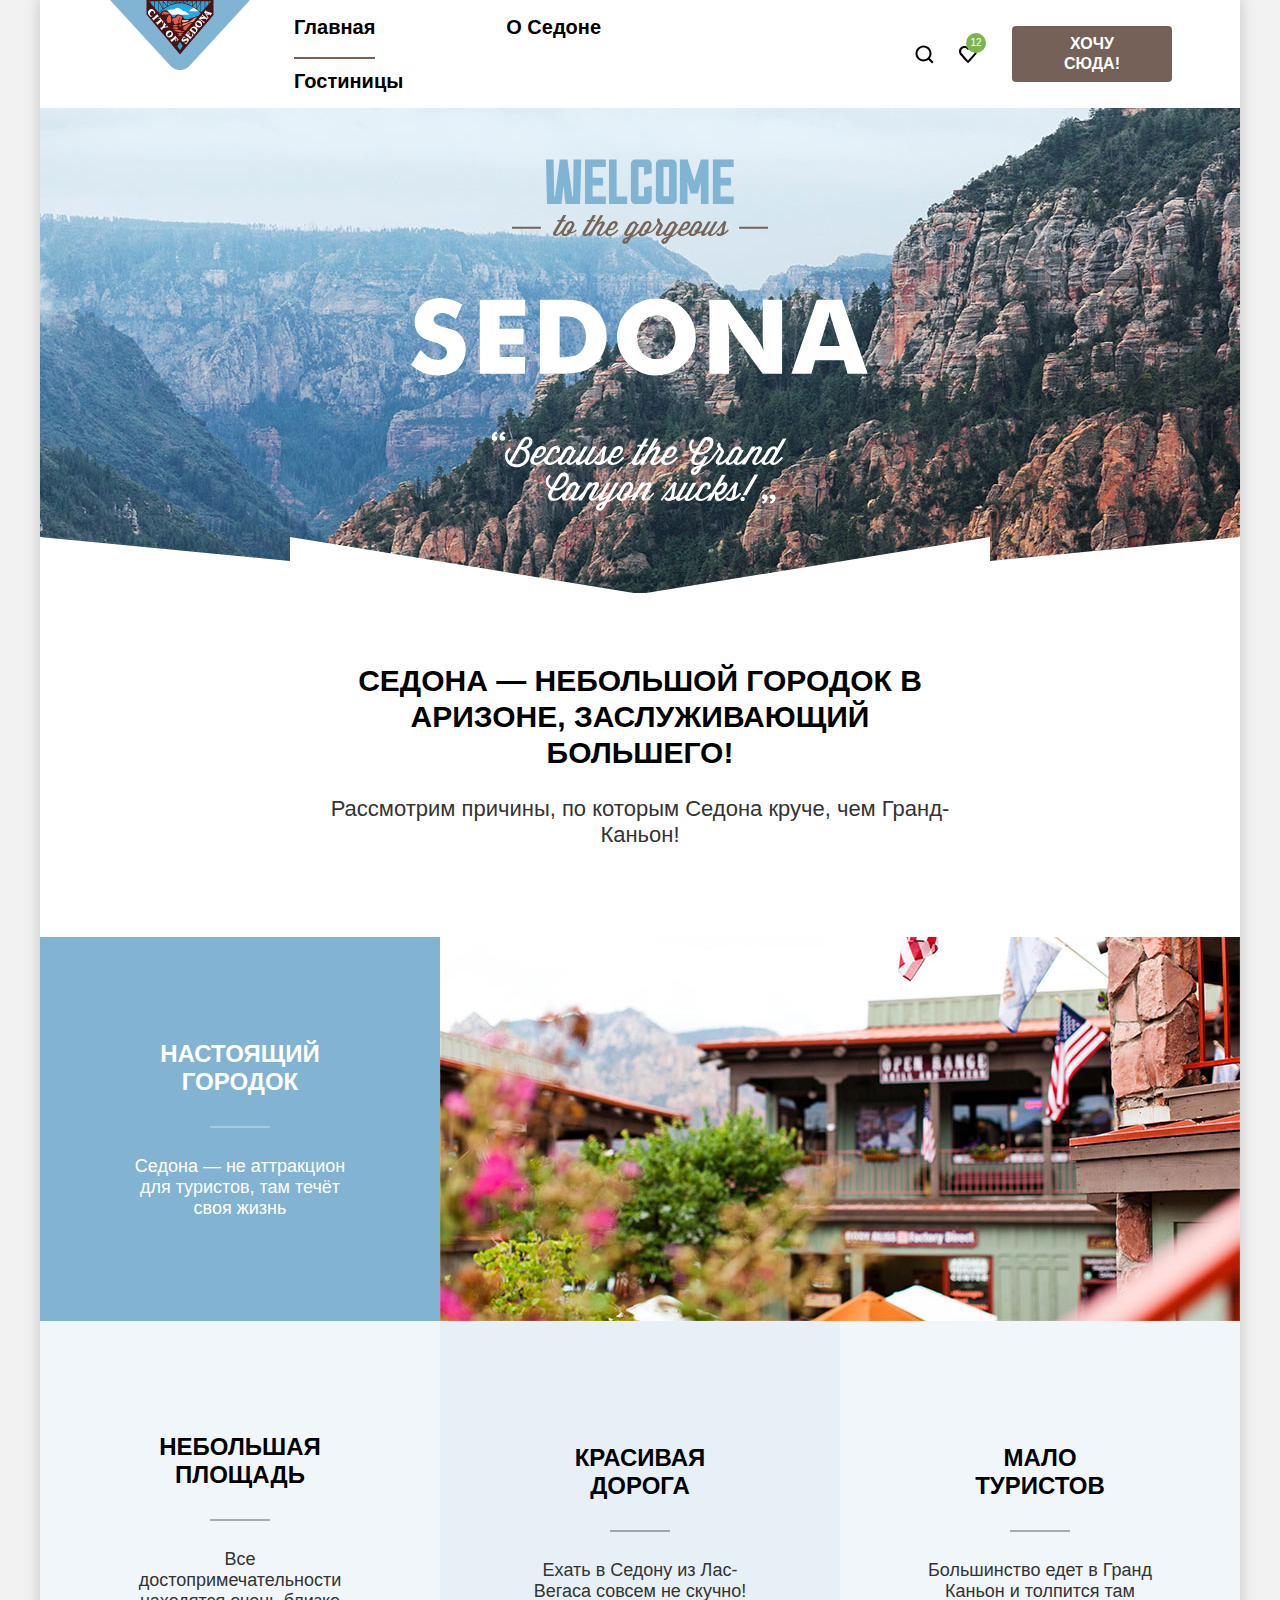
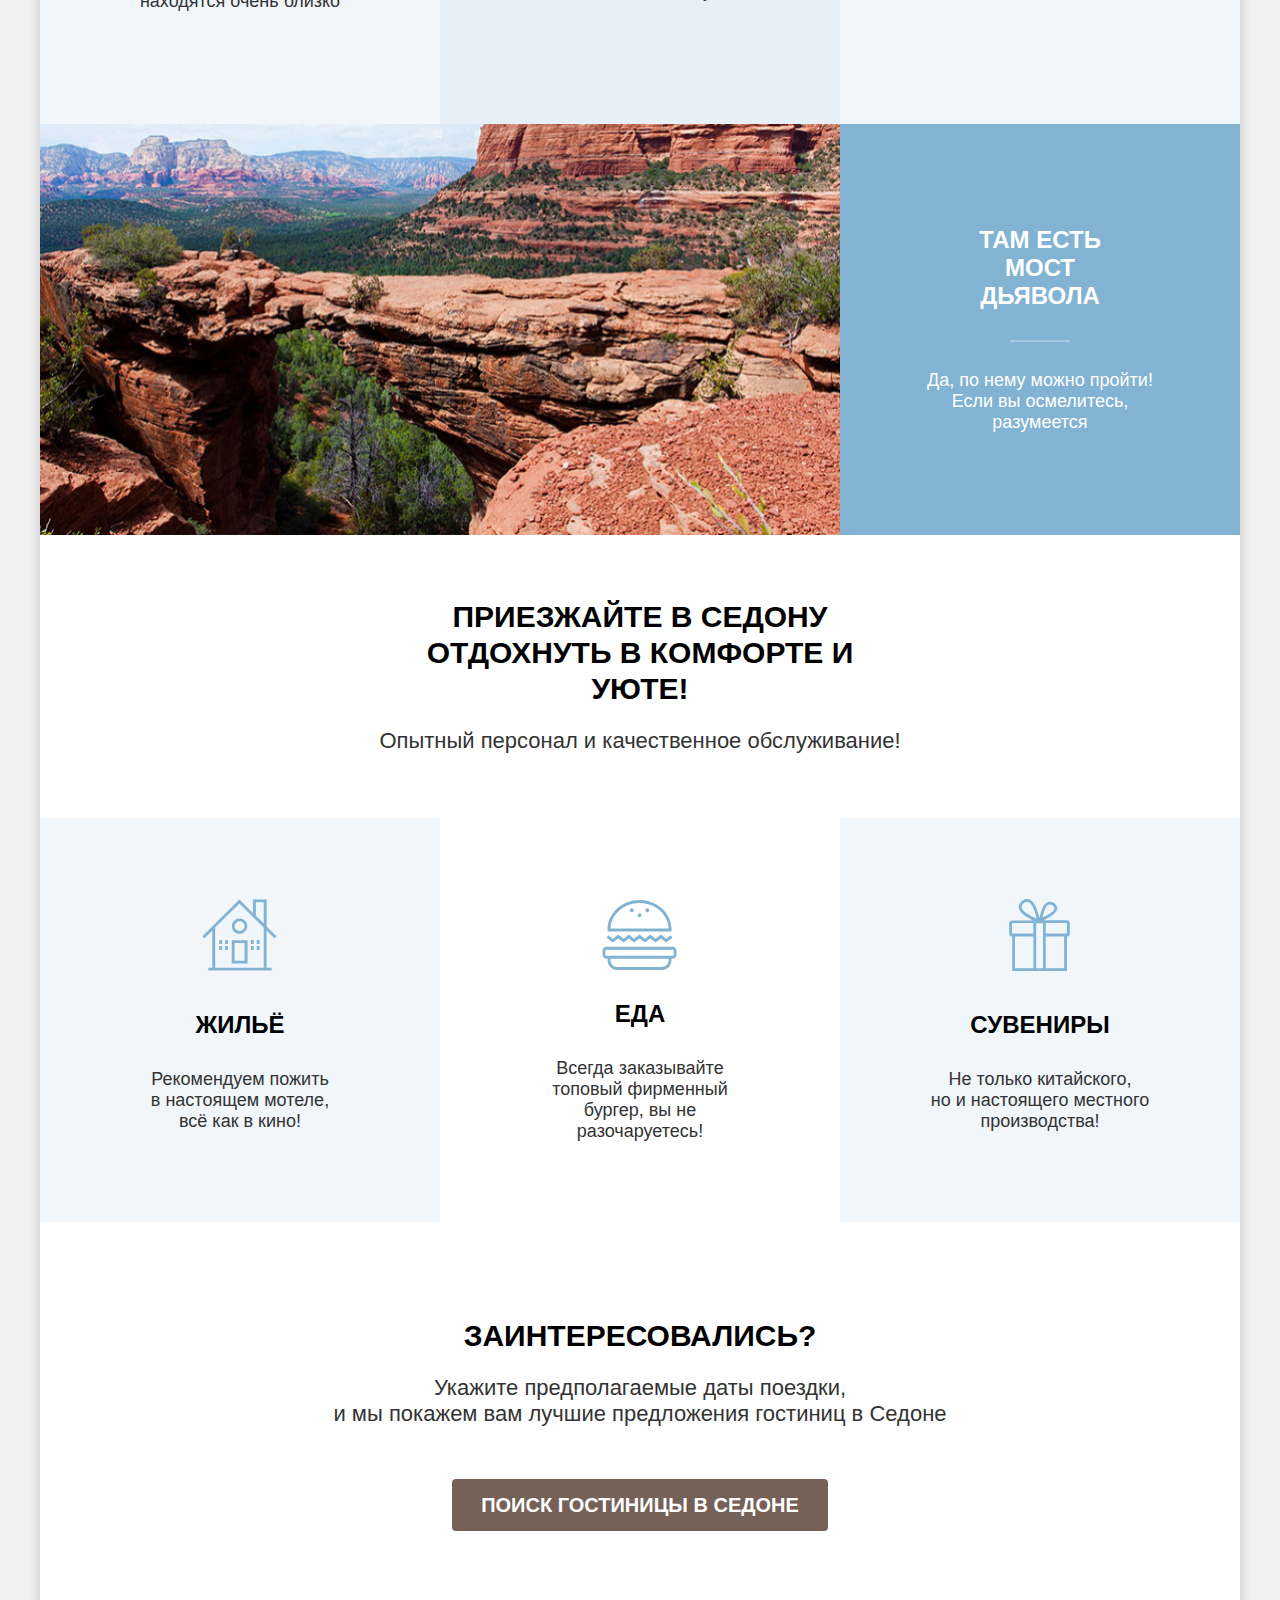
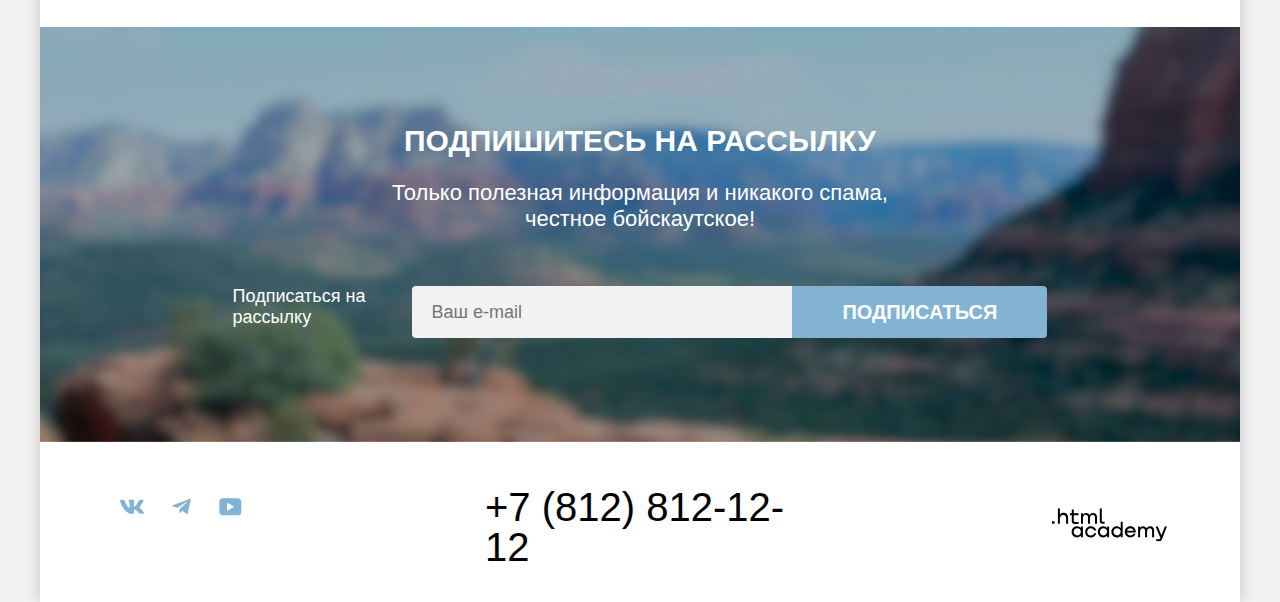
==== commit 486b5fe7: "задаёт лейбл форме подписки на рассылку" ====
--- a/index.html
+++ b/index.html
@@ -61,7 +61,7 @@
           <ul class="advantages-list">
             <li class="advantages-item advantages-item-wide">
               <h3 class="advantages-title-wide">Настоящий городок</h3>
-              <p class="advantages-description">Седона — не аттракцион для туристов, там течёт своя жизнь</p>
+              <p class="advantages-description-wide">Седона — не аттракцион для туристов, там течёт своя жизнь</p>
             </li>
             <li class="advantages-photo-city">
               <img class="advantages-image" src="img/photo-1.jpg" width="800" height="385" alt="Фото городка.">
@@ -122,7 +122,8 @@
             <h2 class="title">Подпишитесь на рассылку</h2>
             <p class="subscribe-description">Только полезная информация и никакого спама,<br> честное бойскаутское!</p>
             <form class="subscribe-form" action="https://echo.htmlacademy.ru/" method="post">
-              <input class="subscribe-input" type="email" name="email" placeholder="Ваш e-mail" required>
+              <label for="newsletter-subscribe">Подписаться на рассылку</label>
+              <input class="subscribe-input" type="email" id="newsletter-subscribe" name="email" placeholder="Ваш e-mail" required>
               <button class="button subscribe-button button-blue" type="submit">Подписаться</button>
             </form>
           </div>
--- a/styles/styles.css
+++ b/styles/styles.css
@@ -636,6 +636,8 @@
   gap: 16px 20px;
   padding: 20px;
   max-width: 300px;
+  min-height: 398px;
+  align-content: end;
   border: 1px solid #E6E6E6;
   border-radius: 4px;
 }
@@ -736,21 +738,6 @@
   text-transform: uppercase;
   margin: 0;
   padding: 0 30px;
-}
-
-.advantages-item {
-  position: relative;
-}
-
-.advantages-item::before {
-  position: absolute;
-  content: "";
-  width: 60px;
-  height: 2px;
-  top: 198px;
-  left: 50%;
-  margin-left: -30px;
-  background-color: rgba(0, 0, 0, 0.3);
 }
 
 .advantages-title-wide {
@@ -830,7 +817,6 @@
 }
 
 .advantages-item-wide {
-  position: relative;
   display: flex;
   flex-direction: column;
   box-sizing: border-box;
@@ -841,37 +827,51 @@
   padding: 102px 85px;
 }
 
-.advantages-item-wide::before {
+.advantages-item:nth-child(4) {
+  background-color: rgba(131, 179, 211, 0.2);
+}
+
+.features-item:nth-child(2) {
+  background-color: #FFFFFF;
+}
+
+.advantages-description,
+.features-description {
+  position: relative;
+  margin: 0;
+}
+
+.advantages-description-wide {
+  position: relative;
+  color: #FFFFFF;
+  margin: 0;
+}
+
+.advantages-description::before {
   position: absolute;
   content: "";
   width: 60px;
   height: 2px;
-  top: 188px;
+  top: -30px;
+  left: 50%;
+  margin-left: -30px;
+  background-color: rgba(0, 0, 0, 0.3);
+}
+
+.advantages-description-wide::before {
+  position: absolute;
+  content: "";
+  width: 60px;
+  height: 2px;
+  top: -30px;
   left: 50%;
   margin-left: -30px;
   background-color: rgba(255, 255, 255, 0.3);
 }
 
-.advantages-item:nth-child(4) {
-  background-color: rgba(131, 179, 211, 0.2);
-}
-
-.features-item:nth-child(2) {
-  background-color: #FFFFFF;
-}
-
-.advantages-description,
-.features-description {
-  margin: 0;
-}
-
-.advantages-description-wide {
-  color: #FFFFFF;
-  margin: 0;
-}
-
 .advantages-image {
   display: block;
+  height: 100%;
 }
 
 .subscribe-index {
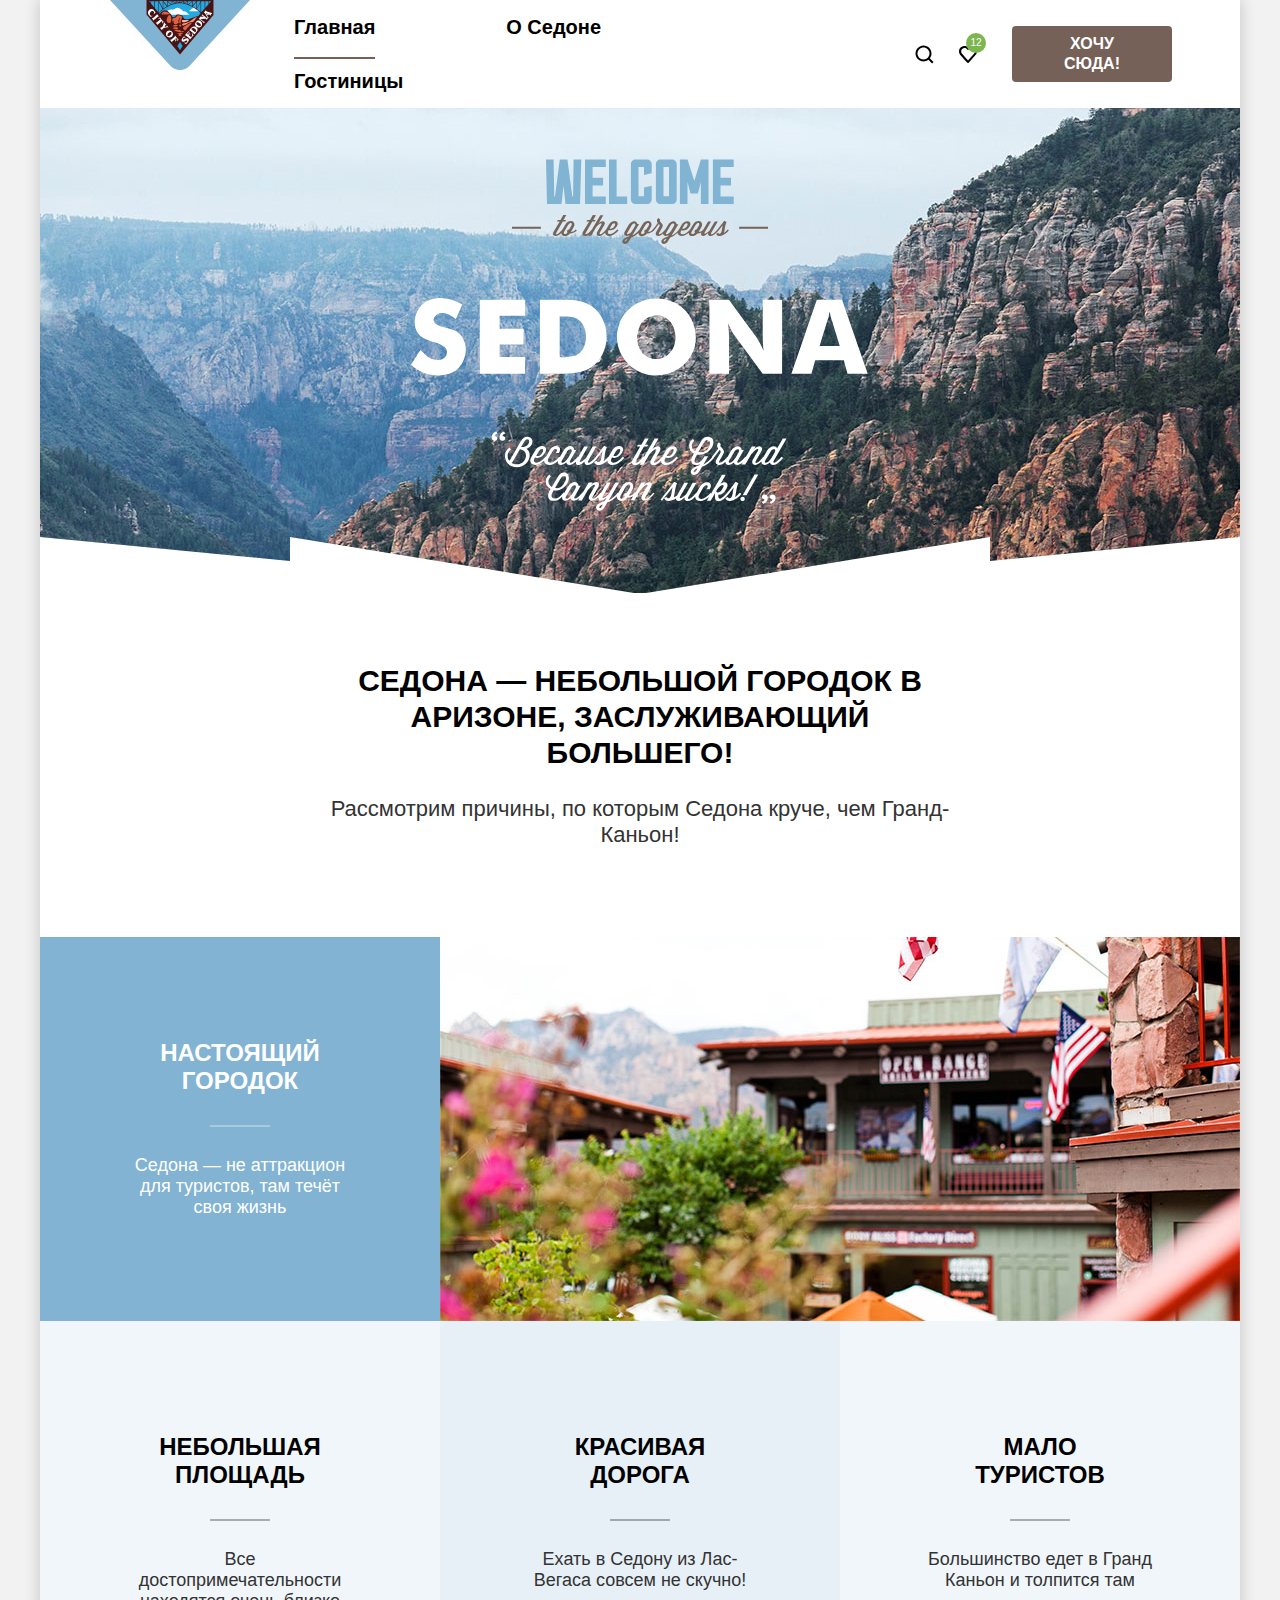
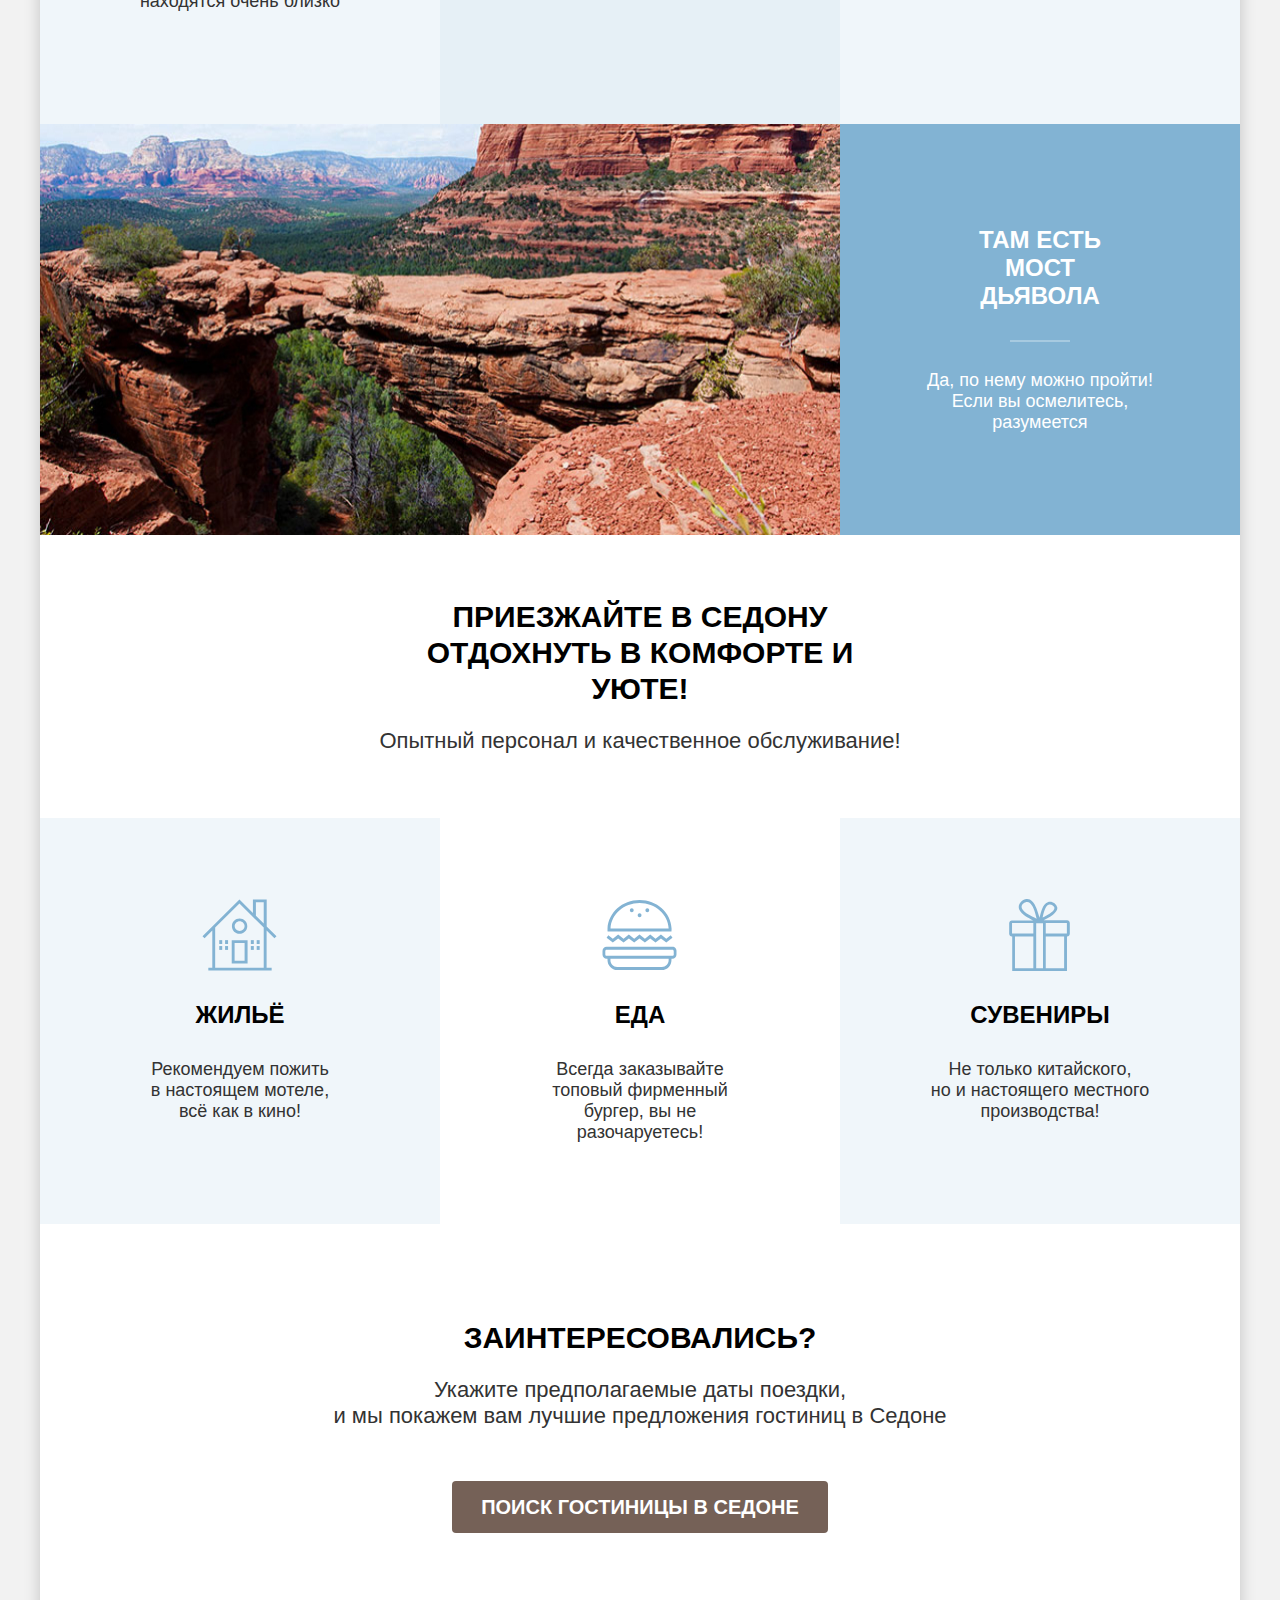
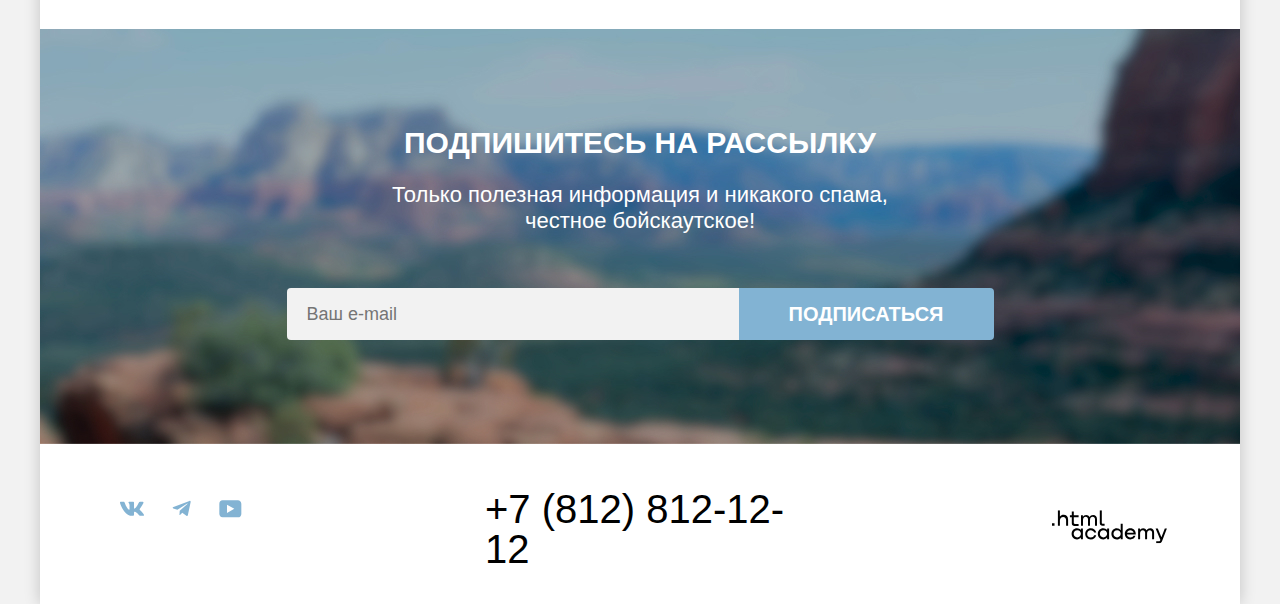
==== commit c83b777e: "Merge pull request #10 from andreysinikov/master" ====
--- a/index.html
+++ b/index.html
@@ -122,7 +122,7 @@
             <h2 class="title">Подпишитесь на рассылку</h2>
             <p class="subscribe-description">Только полезная информация и никакого спама,<br> честное бойскаутское!</p>
             <form class="subscribe-form" action="https://echo.htmlacademy.ru/" method="post">
-              <label for="newsletter-subscribe">Подписаться на рассылку</label>
+              <label class="visually-hidden" for="newsletter-subscribe">Подписаться на рассылку</label>
               <input class="subscribe-input" type="email" id="newsletter-subscribe" name="email" placeholder="Ваш e-mail" required>
               <button class="button subscribe-button button-blue" type="submit">Подписаться</button>
             </form>
--- a/styles/styles.css
+++ b/styles/styles.css
@@ -757,7 +757,6 @@
   box-sizing: border-box;
   width: 400px;
   background-color: rgba(131, 179, 211, 0.12);
-  justify-content: center;
   align-items: center;
   padding: 112px 85px;
   gap: 60px;
@@ -765,13 +764,12 @@
 
 .features-item {
   position: relative;
-  padding: 80px 85px;
+  padding: 183px 85px 81px;
   gap: 30px;
 }
 
 .features-title {
   margin: 0;
-  padding-top: 102px;
 }
 
 .features-title.housing::before {
